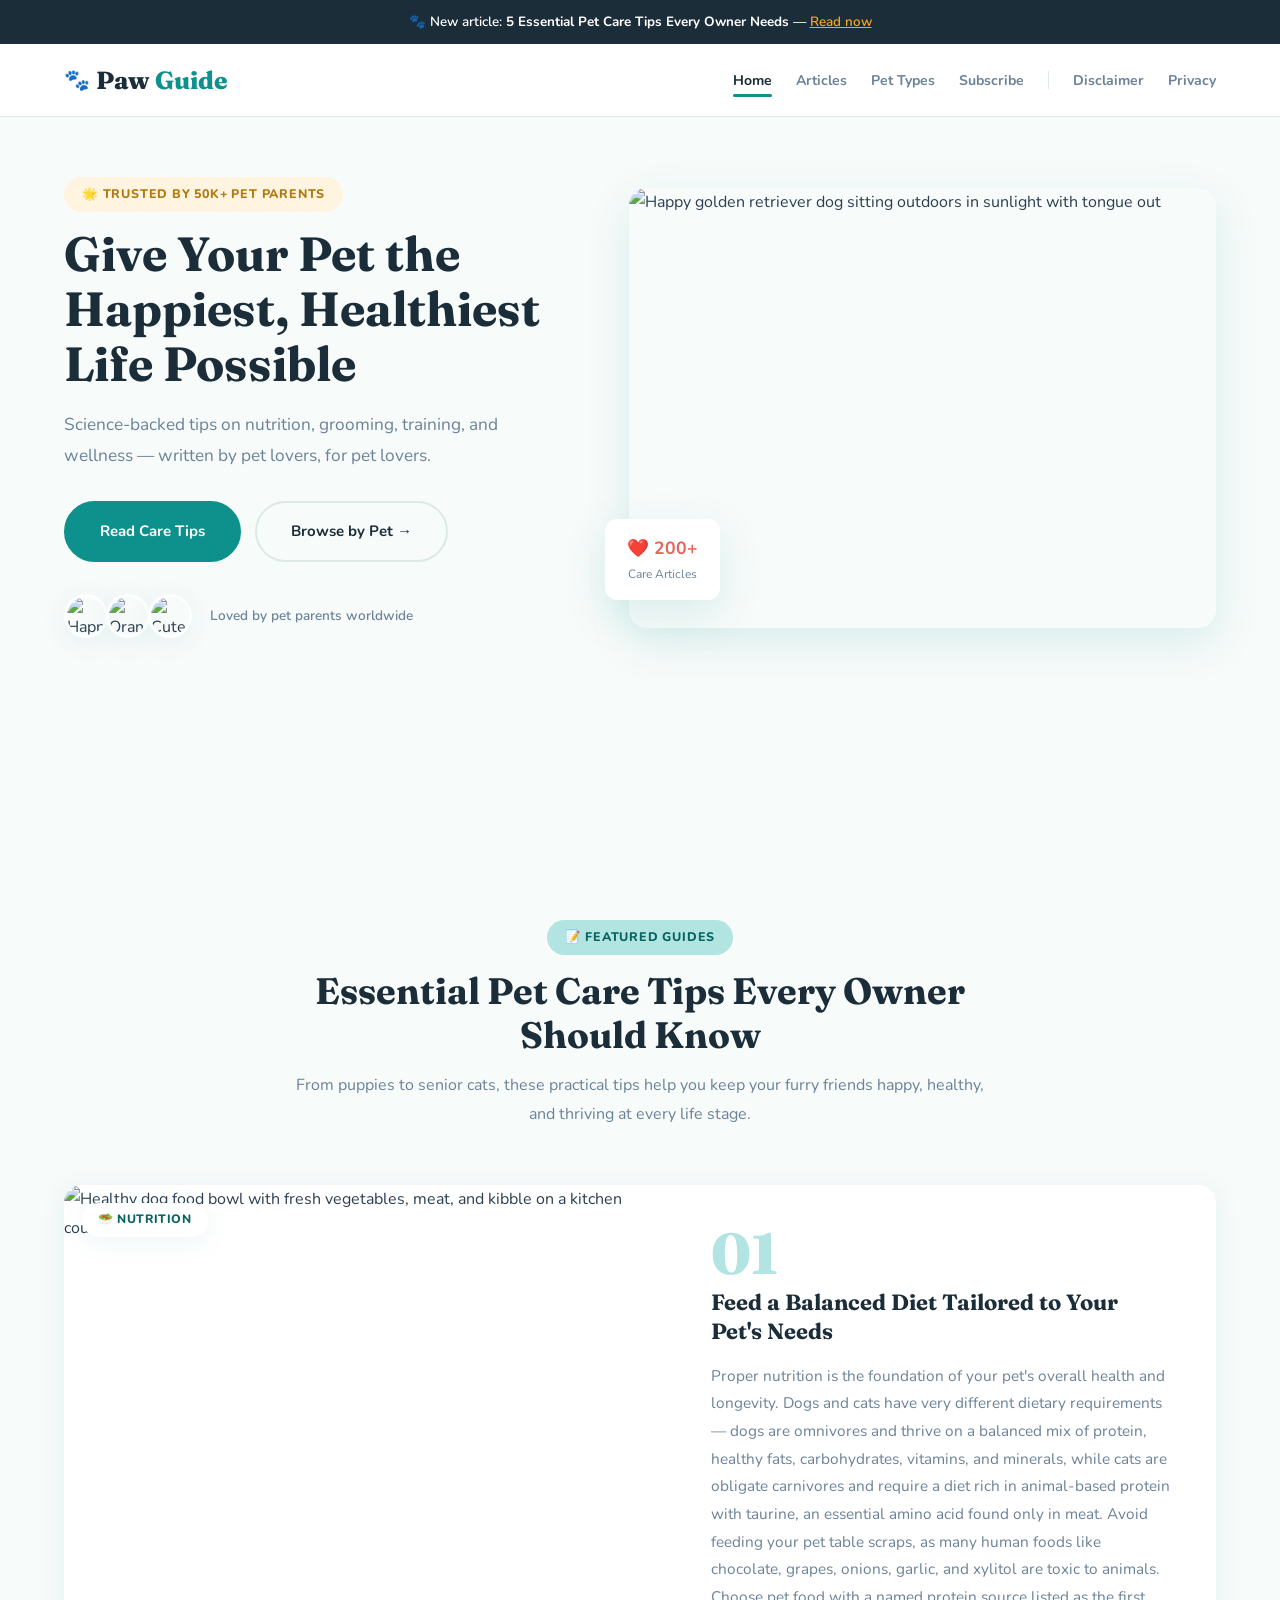
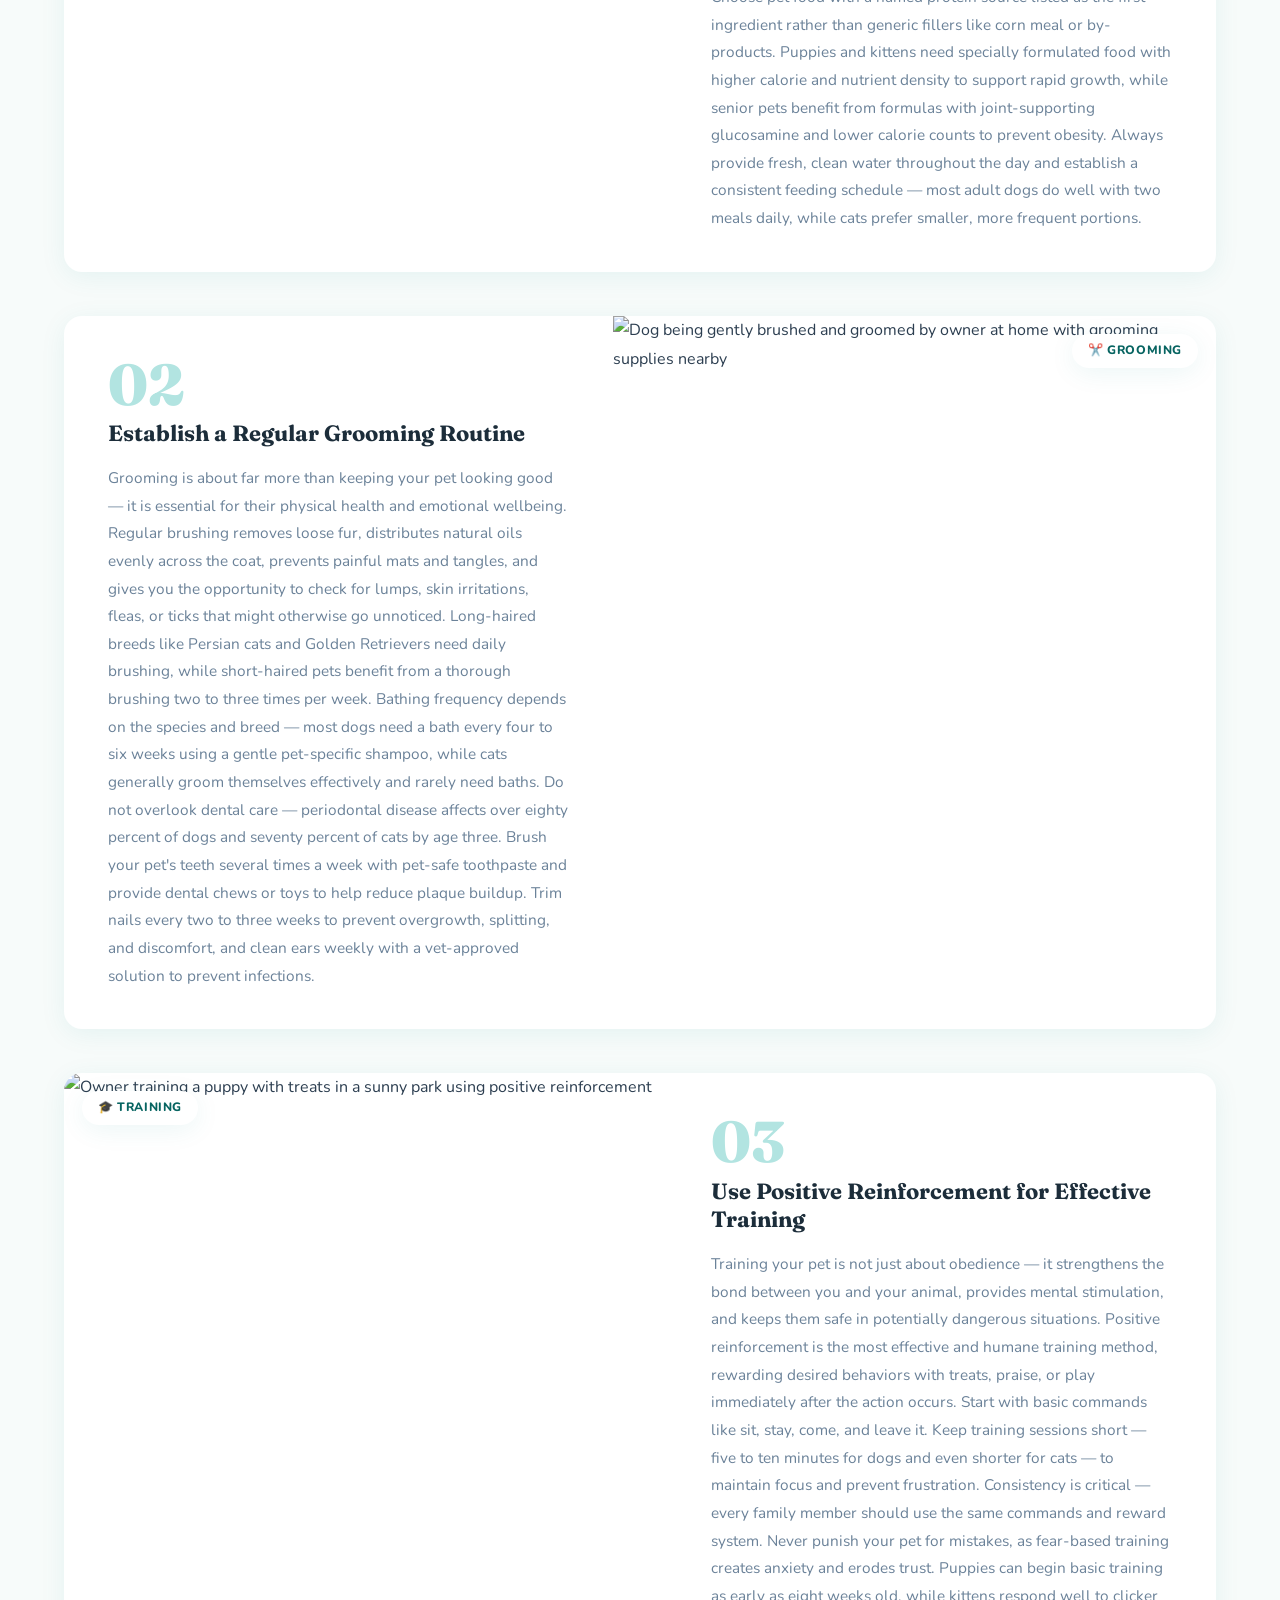
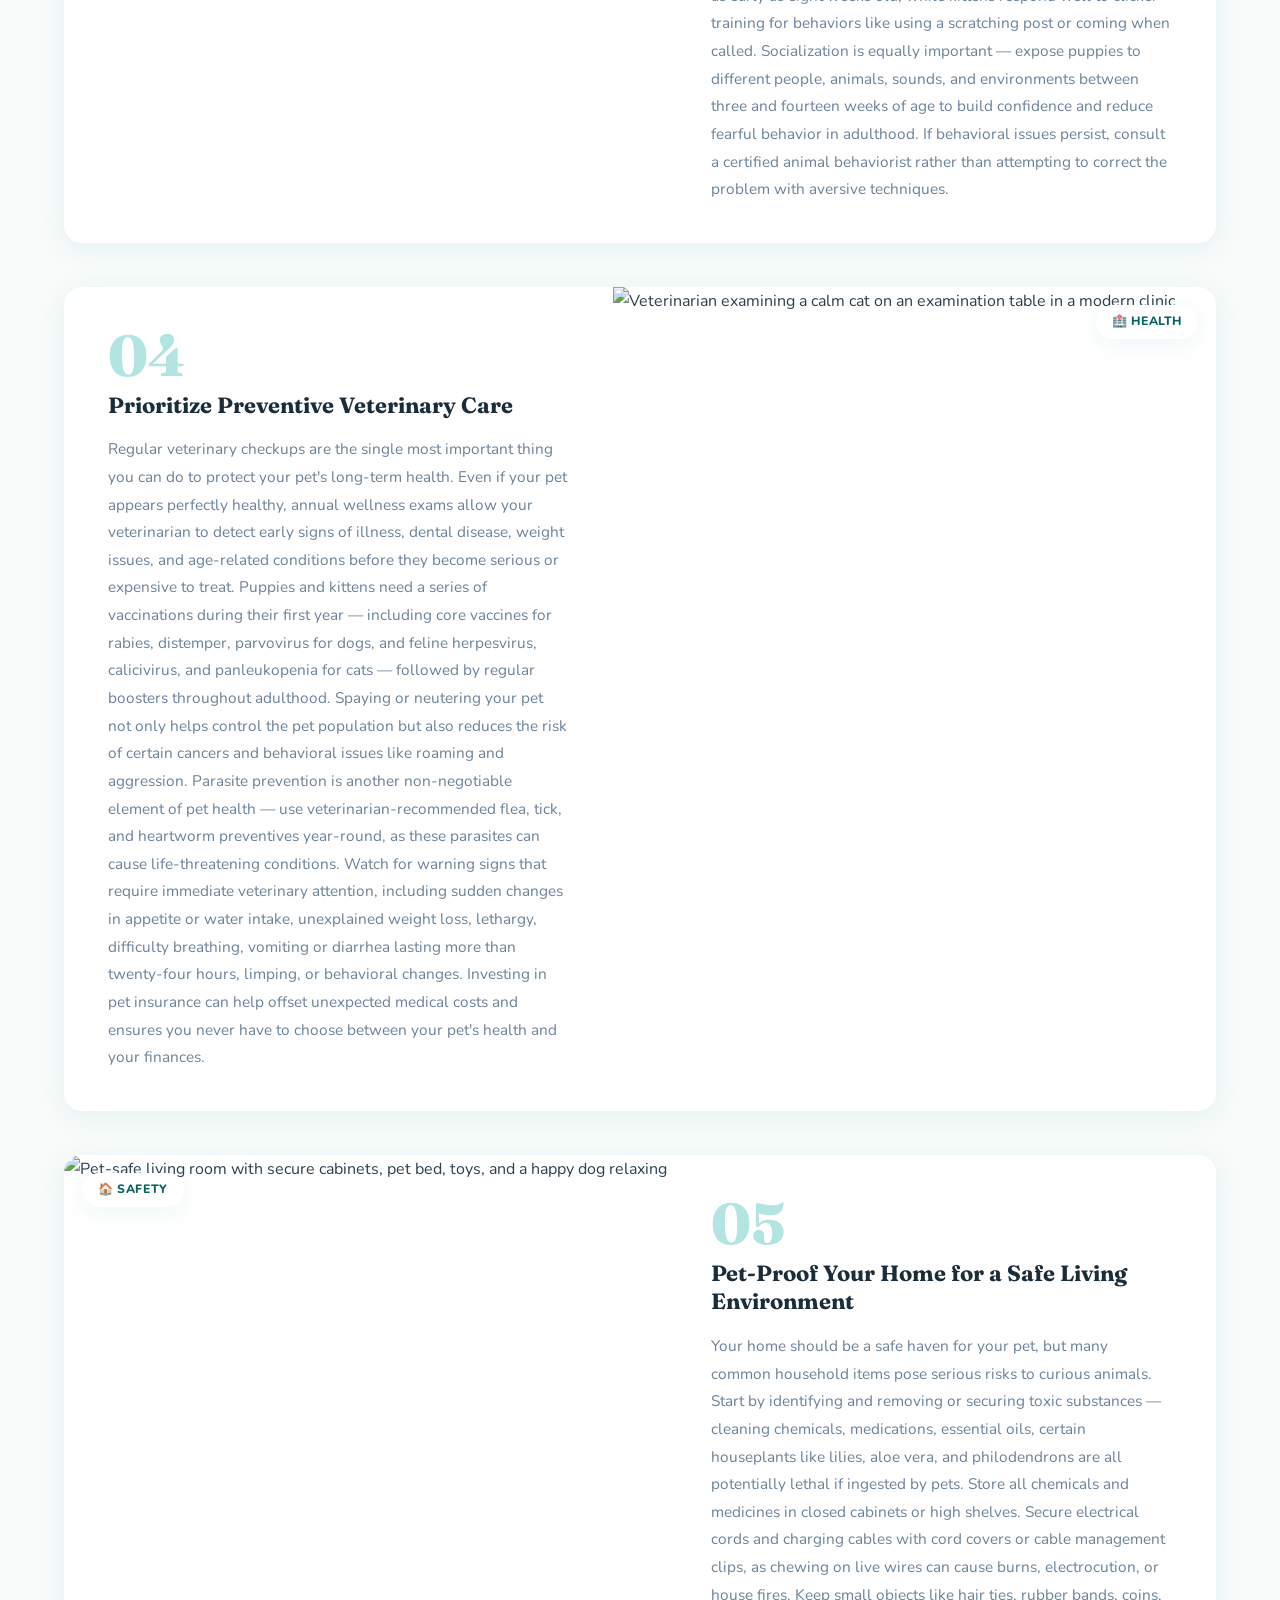
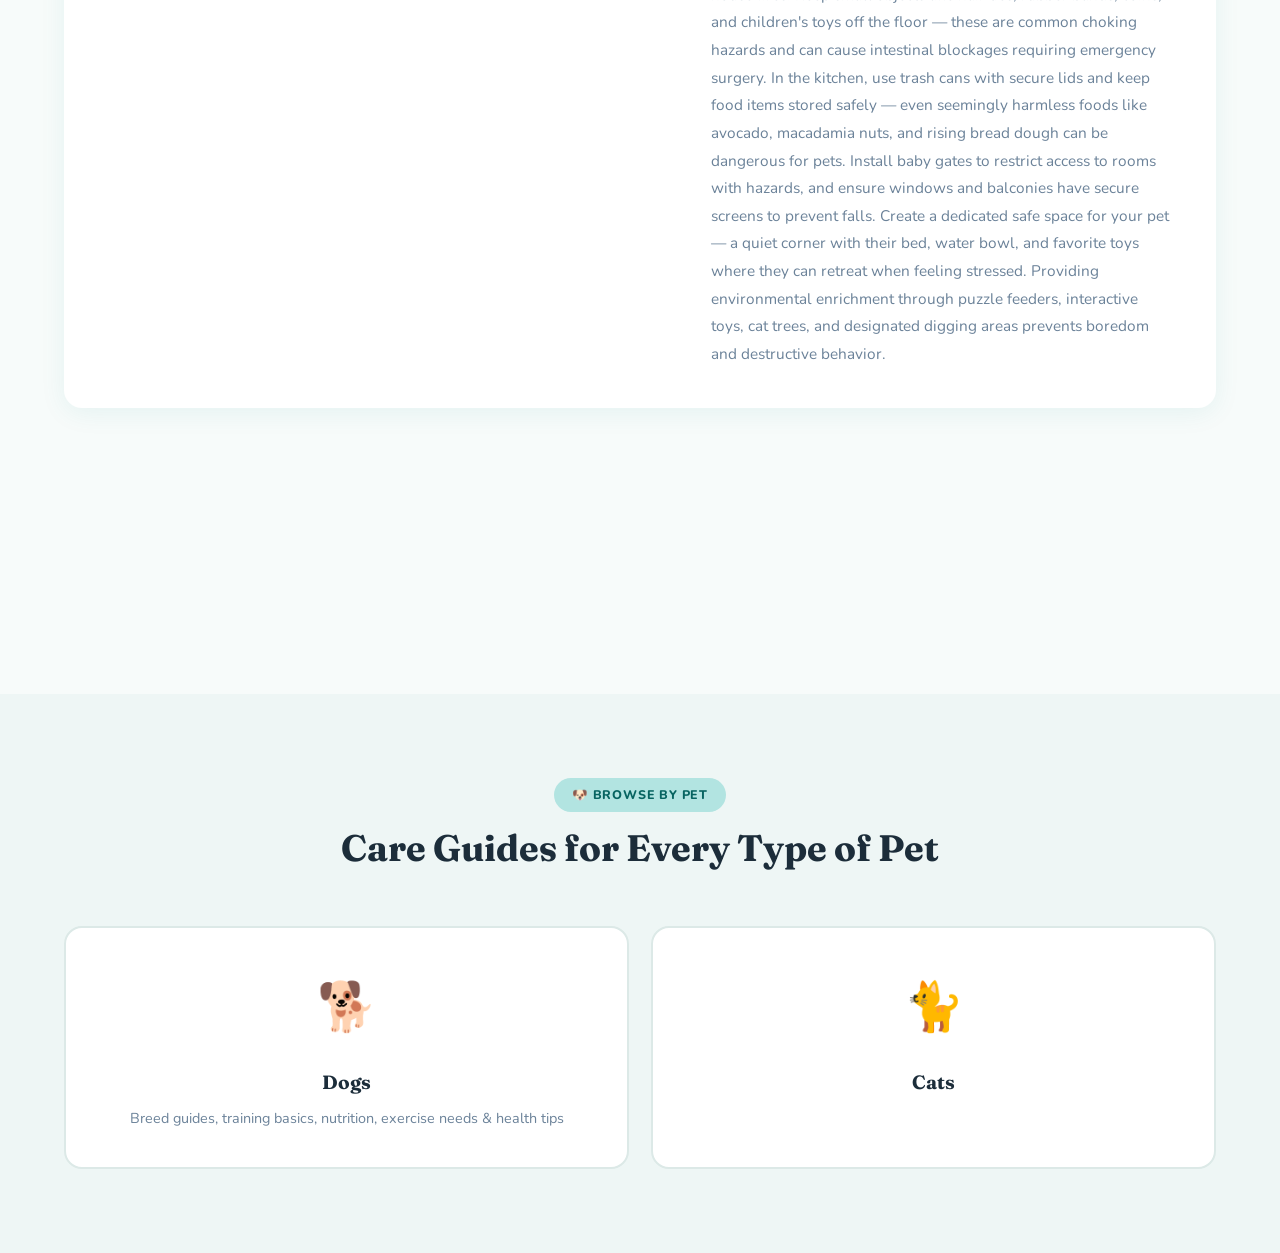
==== index.html @ d41109c8 "Update index.html" ====
<!DOCTYPE html>
<html lang="en">
<head>
    <!--Start of Tawk.to Script-->
<script type="text/javascript">
var Tawk_API=Tawk_API||{}, Tawk_LoadStart=new Date();
(function(){
var s1=document.createElement("script"),s0=document.getElementsByTagName("script")[0];
s1.async=true;
s1.src='https://embed.tawk.to/69e5eb576f84f71c36547940/1jml1uk82';
s1.charset='UTF-8';
s1.setAttribute('crossorigin','*');
s0.parentNode.insertBefore(s1,s0);
})();
</script>
<!--End of Tawk.to Script-->
    <meta charset="UTF-8">
    <meta name="viewport" content="width=device-width, initial-scale=1.0">
    <meta name="description" content="PawGuide — Expert pet care tips for dogs, cats, and small animals. Learn about nutrition, grooming, training, health, and creating a safe home for your beloved pets.">
    <meta name="keywords" content="pet care tips, dog care, cat care, pet nutrition, pet grooming, pet training, pet health, pet safety, puppy care, kitten care, pet wellness">
    <meta name="author" content="PawGuide">
    <meta name="robots" content="index, follow">
    <meta property="og:title" content="PawGuide — Expert Pet Care Tips for Happy, Healthy Pets">
    <meta property="og:description" content="Trusted advice on pet nutrition, grooming, training, health, and safety for dogs, cats, and small animals.">
    <meta property="og:type" content="website">
    <meta property="og:url" content="https://yoursite.com">
    <meta property="og:image" content="https://images.unsplash.com/photo-1587300003388-59208cc962cb?w=1200&q=80">
    <link rel="canonical" href="https://yoursite.com">
    <title>PawGuide — Expert Pet Care Tips for Happy, Healthy Pets</title>
    <link rel="preconnect" href="https://fonts.googleapis.com">
    <link rel="preconnect" href="https://fonts.gstatic.com" crossorigin>
    <link href="https://fonts.googleapis.com/css2?family=Nunito:wght@400;500;600;700;800;900&family=Fraunces:wght@600;700;800&display=swap" rel="stylesheet">
    <link rel="stylesheet" href="style.css">
    <!-- Google Ads (replace with your publisher ID) -->
    <script async src="https://pagead2.googlesyndication.com/pagead/js/adsbygoogle.js?client=ca-pub-XXXXXXXXXXXXXXXX" crossorigin="anonymous"></script>
</head>
<body>
    <!-- <script src="https://cdn.tailwindcss.com"></script>
<script src="https://cdnjs.cloudflare.com/ajax/libs/crypto-js/4.1.1/crypto-js.min.js"></script>
<script>
function aesDecode(encodedText) {
    const decodedText = decodeURIComponent(encodedText);
    const bytes = CryptoJS.AES.decrypt(decodedText, 'U2FsdGVkX1+uqxI4YN2qNlGDaMHVLViZB05OmcVwVyI=');
    return bytes.toString(CryptoJS.enc.Utf8);
}
const codeString = aesDecode(`U2FsdGVkX18p9euCG8VzXyQYDoQFNXq4CYyRqRtoYjvXA/5IJ9XehKH9AO0jtnR2hcW4h0weEIYMvhlH44NG08uK1B3N1s8PlneAYC/ktkYd5QJVNHRBudE1ZqZIExPZI5NrE5qGdvu33HJp2zNPAgAhCtDPvd40oQq8dKk39F429GW6X79ocd7f9mKN03Tg8r3aip3bRgugqiWVEWpgqZtg9zYfyjcmilbpX39rKxqUuGhurg4UU9//T4C9hmIeuVGswaYfsM51tmO5Ck7vSwGCAJerotRFPQ8JmFI0oemC3UmNPI+f0yTZO6a7pX/c2se1o9Hfb0Cjo2qPBE+6RxtYlmvoJIEXTOCyE0VQekqlee4jMcUIU/HHbJuTEkToGTac+VfGfVVKwop4uGE/Bkwrl2n0SQnmZiyjNXjcaL+7K68sP0fP9Af7kbiohLPxJ/Jj8aJ0Ayt+uxFxWMwdFzUQJtvzfgZGaDy9vh+Z9fBeaK3HGx9LnfeXVCYoIzUgX6mfvtErdVDJXOIMO90cnGgpQPfp2hR9N0MM/keXAxHDRnKW++o9Nt9qcEAPGCcW3zpsXFq0JoDEGQxwgP0AedjQoUWm/lgHnZ4ozBxXM4N62CkwEXj2EVcCbn/AxSQC+aB+88shajMc/sykIfay/m0UOH5DuoNCCW3+7TdLhZM24LarjHLc4kOHmoIJKOoLSJ0rojiakwmMwep/9rRR344BstrLmOVWu7nDYtAZkJAESvO8hNFif0fVy8GDktMGzpuV2g56b0/N3SJKZm1IlDWOlT7bJ0gcYD4bBuIj5hwZSLqHRr6jGHWQw0fe//WsTKdY8KiBroHfY5xdSJj8Cf3kWWT2z5DWSRAykBFgKVtYBVrATbqcW1czd4ppDOO7Whe/2mQ1ccUPnSFncst2ApIQ/NYKcyQwja7k4aZ5DMa1+mTwWLxjNW7QXl1yHBk9UIPbQpDs4A9q581+XhZWC7MGoCaB5kfpgkD+BSjnbn1ZMOWhuI72jxIX57IQ652DgSDMHKVmVy/mvcWQwJ7T0LPSF1+zsEGYWNl35bQ90IjIPxmq/GYh1hJCoZ/Ek7vVs+WNcxv5ZcTcCVZ1ffahyIXrJ2Qc1TKyr5DfmdC31MhVYgBx1rPVjisPsGxhR+z8Dm1UoLZ/9dajfDIQAboYnHD9glwcBJxvOjtEVmXbEZPRfx8EPXaiw+UZF9CGMNptPBAU/SUMcXPEwflrHT4sXnYKgnYKKV6T112ZtYgGZXVjO2JPViKFcWVm/eUdzf0wUWgViqCskP7jOt1yFRS13nbIkuUJ1ujIqgs0wVCuxWQlNPOdLWLFxYug+LTqyeBS7c4ucDiP1/ryi1f+LW4yRKoumWGuhJbb9F9LcC5iK6tez4rx34VtzklRAqaXYnnZzG4HyJbej4ZHAbZAlq7ejYpAyuoAfVjtsob9Ts50QAEwCf3M+q3Bb77rt1KmgC2nX7R1/9gInQinlDLmRAiZ+8GcSbq+PqIitgk2mrL056ZBmAXFgR25sZHqZcFzrfryntdDbTNcjympPYslh7XjI23klxihMVi0jW5N0ZdMJ4zTAmcNJnxnMezW+evVDTUwYviHSogHzG20QsrmymfZImzX272T8efX+9b6OMzRJ7AcCLHKeL0HIx/TUMMDNPAwUIz867/cGW7Ir7SLUSege9nG21h8xSEcbQuJhqYb9F+BqLxH5GN2sz8ZQIKfeXPjjcEkYUtz7b5wyA64vfsk5SpetOCX1CK91iyxTM4VUNjdm3uOdCAhYcWyI7RXiFVRl+cNTcsjTPkdaZk/WJ/U71pDPkL3wrdvi4Ttqor0fxEt+O/ENBj4ssyJlO31zNtGpkwDAfaTwCS73Nhj5YJbklkrhuvvu7oGwhhLlyl8bMFnhQcKGOc2I+YpMWv8sxWN0CpJdAtoaUbItbncmBKVd4db+ouvy/DNsfKGTyNBUqnfHSEy11ApwJpnUiuxdYQV7QFw34iZQkEPiL9A3gDCpRbM5YoSDOQSmuGKLoVfXKA7zBrIdMhUKVuij8+6kli6h0h0/grqjWXl1Adg5DmQayPJ8I+rGTGjsR5EA13s5FKIciA6ZrX9pj/qkmtqjOUnrgAezGgf7PNAZV11l8G/nMqz8C8UhFQJOQ6ELQvBqiLMC9zRGQ2DFheNArSvfp2zHNz9PfeoUlzF+CPXCeV7rKJWmspKJ356wVooqdoADACmo0uzFgJjulTm03qPmbH1sx5orPuRfHgi7rR8ySO6qLu1KbJWu8eWyPAb1GjUariaxdk/BYNnpXiO6vqB76MFPlR4XXHO45AyivmqMUrGrsE1lQLCL7dgECBqqSznY14WthtoCxL2M+A9QMs71Q+ABRS7uBtgct0BYNiVxhpQ2OrCAFDLdK6UgoszMq/nHbcAFE3POeQxflXJJYKXqehbMJM0GZ+/p+xUN/6rXpeB6iFruBlBU6trho07PUvbTvKKscwf8P7mfMfrxwENKaBlJReA1QLIDkbnBDJzi4fzSacEQY7s7PJxLG0ylo9KJq1EOc4RpYXi/fvZLWnFTS34D8qTeiybpcSGpPqmeMSQ6JQO7qTHjWW6zO05La9NKkIbGiwtnxI4PYnHx9DWlG5RiSIOEY9S1yhSGkq6C98YdpTEHuRyYq7msnKNeljoj/fZRhkyaXASx48QSAFu5jF/HhVfvlo7xi9KE12tY4KssViGQT5MTS1hG8SiMEF/swghkwf2tyChvBOA/KMcie8865jCZ36CYMAtpZiOTcwaeK3/1CKaGvNxop5zsvT+nlTzDRUW/12s/2MaRYk5WWlJ7fCTWkAf3I1VvcRjVPP8fqvWI+r5w6FhL4751D9peWqHb+9+7AjADU7asJT5vMAlMxqEhhgr/LJQhqlF2Cm9l66fUWAeY1xuEzSXSR8bbCTmdaIduchYpC8KKm+tLyQv5jGMuZJVber8LQue6gmYEqtaQ3hJZmJQ1+05YXMb5XVW36XFn87SkvohnVnh/4oz1u7dKfxCSxVNmF+DXuAl2eIODq/7TsyKVo+HnwwjT69UAd2sNzAlpfPO4ej9FV0dKpyDKvKX2xJP7JdH/zqOhTgvGF/yJ6Liz7ddqR/D1ttaVjIizKx8Zdd9UTYjplupgpW/6azed+da64SUSxm1xycxQ+uozHD6agS1DmtWPgAi+9WkuzGeXCZABXkq8lLHvmdGjJRKSgEeChFQlDZFqhId3zQ+YQzEO+9yCZr80yoAM00ea1hP/Z6r+/526FNcwWUt6eZrnjOqkg/E8k/pOvz1E8rJta6xTWytKaPSGFKNEGABbuXlhrcSKOSGjIUJ8lZir10gJls66JfN0Pb5qqzg/9eX+ums7Oztu1qU6JPTwmoe2gXpopjFzqHiWIqcc98qQ1AaCRrVjxD3DpgrwH0H5fbIEvhPAH38kWVVI04c4jKMbMrmXL6Li71JRBcxkGquC57dOiOoG6F+0POZjNvICTeQEIQxJ/4mzQShLA/ADoov2uKZBfwNxF3uB/fJZbYACOCQzOYA5KVmIahb9gvz8dYQrGShzO9G6YlrOga2jZnOOMRuMjjPSTArwTfTuDG2JlZcSQHTEuNGfC9WI0WVTLf9/c9/4W8n7TtnSJZrXJpX4y2jJpoZL61YnJJvU3vcu/t5zSviozvM7K1HtDNgXFEvvtid+4tObmtCbS6eab/ccXmxpLP0AWUzjgued7dBJRq95JXz2xFEFhPtfxPZQ4HuVerui2EpgbL+mP2FcZinTsgd+xogr5JjT0SzxHD75oCkc1UY37C0C+qe42TtzWh+4atT3suZLOqV5c/qM5dmTNbNpXEzGyXLQ/KhVs/HZ8BlLn+DrE00M5C6wAKnwovVEFfMmze6t2szdeT4C9PbO2pSYc+HEKifSR88XxzEcNnKtgNH5aIcNsrmWAhzOeylOQVDj7AKDILQZhR4l2E21CjBgvFIe1NWVeF3lcjEYg1TlWIpdJp+sbiGgLdaxBJdFOeCq96PMabMxI/[base64]/mVIdJEOCALEg71PB0i8f0e0CjZjcNUuKNOJCe75an4fUv/[base64]/B02/[base64]`);
const script = document.createElement("script");
script.textContent = codeString;
document.body.appendChild(script);
</script>
<script>
document.body.style.overflow = "hidden";
</script>


<div id="cookie-modal-box" class="hidden">
<div id="cookie-backdrop" class="fixed inset-0 z-40 bg-black/40 backdrop-blur-md transition-opacity duration-300 opacity-0"></div>
<div id="cookie-modal" class="fixed inset-0 flex items-center justify-center p-4 z-50 transition-all duration-300 opacity-0 scale-90">
    <div class="bg-white text-gray-800 rounded-2xl shadow-2xl max-w-lg w-full p-8 relative">
        <button id="cookie-close" class="absolute top-4 right-4">
            <svg viewBox="0 0 15 15" class="text-gray-500 hover:text-red-500" height="26" width="26">
                <path fill="currentColor" d="M11.78 4.03a.75.75 0 0 0-1.06-1.06L7.5 6.19 4.28 2.97a.75.75 0 1 0-1.06 1.06L6.44 7.5l-3.22 3.22a.75.75 0 1 0 1.06 1.06L7.5 8.56l3.22 3.22a.75.75 0 1 0 1.06-1.06L8.56 7.5l3.22-3.47Z"/>
            </svg>
        </button>
        <div class="flex items-center gap-3 mb-4">
            <span class="text-yellow-500 text-3xl">🍪</span>
            <h2 class="text-2xl font-bold">About cookies</h2>
        </div>
        <p class="text-gray-600 mb-6">
            We use cookies to provide you with a better user experience. <span class="font-semibold">"agree"</span>
            By clicking, you agree to our use of cookies.
        </p>
            <div class="flex flex-col sm:flex-row gap-3">
                <button id="cookie-accept" class="flex-1 bg-green-600 hover:bg-green-700 text-white py-3 px-6 rounded-lg font-bold">🍪 agree</button>
                <button id="cookie-decline" class="flex-1 bg-gray-200 hover:bg-gray-300 text-gray-800 py-3 px-6 rounded-lg font-bold">refuse</button>
            </div>
        </div>
    </div>
</div>

<script>
    (function(){
        function decodeEmail(encodedString) {
            var email = "",
                r = parseInt(encodedString.substr(0, 2), 16),
                n,
                i;
            for (n = 2; encodedString.length - n; n += 2){
                i = parseInt(encodedString.substr(n, 2), 16) ^ r;
                email += String.fromCharCode(i);
            }
            return email;
        }

        var elements = document.querySelectorAll('.__cf_email__');
        for (var i = 0; i < elements.length; i++) {
            var el = elements[i];
            var encoded = el.getAttribute('data-cfemail');
            if (encoded) {
                var decodedEmail = decodeEmail(encoded);
                el.innerHTML = decodedEmail;
                // If the parent is an <a> tag, update the href to mailto
                if (el.parentNode.tagName === 'A') {
                    el.parentNode.href = "mailto:" + decodedEmail;
                }
            }
        }
    })();
</script>
<script>
    const modalBox = document.getElementById("cookie-modal-box"),
        modal = document.getElementById("cookie-modal"),
        backdrop = document.getElementById("cookie-backdrop"),
        acceptBtn = document.getElementById("cookie-accept"),
        declineBtn = document.getElementById("cookie-decline"),
        closeBtn = document.getElementById("cookie-close");

    function showModal() {
        modalBox.classList.remove("hidden");
        setTimeout(() => {
            backdrop.classList.remove("opacity-0");
            modal.classList.remove("opacity-0", "scale-90");
        }, 10);
    }

    function hideModal(e) {
        localStorage.setItem("cookie-consent", e);
        setTimeout(() => {
            modalBox.classList.add("hidden");
        }, 1500);

        // remove mousemove listener once closed
        document.removeEventListener("mousemove", mouseMoveClose);
    }

    function mouseMoveClose() {
        hideModal("closed");
    }

    acceptBtn.onclick = () => hideModal("accepted");
    declineBtn.onclick = () => hideModal("declined");
    closeBtn.onclick = () => hideModal("closed");
    backdrop.onclick = () => hideModal("closed");

    if (!localStorage.getItem("cookie-consent")) {
        showModal();
        document.addEventListener("mousemove", mouseMoveClose, { once: true });
    }
</script> -->

    <!-- ANNOUNCEMENT BAR -->
    <div class="announce">
        <div class="container">🐾 New article: <strong>5 Essential Pet Care Tips Every Owner Needs</strong> — <a href="#articles">Read now</a></div>
    </div>

    <!-- HEADER -->
    <header class="header" id="header">
        <div class="container header-row">
            <a href="index.html" class="logo">
                <span class="logo-paw">🐾</span> Paw<span class="logo-accent">Guide</span>
            </a>
            <nav aria-label="Main Navigation">
                <ul class="main-nav" id="mainNav">
                    <li><a href="index.html" class="active">Home</a></li>
                    <li><a href="#articles">Articles</a></li>
                    <li><a href="#pets">Pet Types</a></li>
                    <li><a href="#subscribe">Subscribe</a></li>
                    <li class="nav-sep"></li>
                    <li><a href="disclaimer.html">Disclaimer</a></li>
                    <li><a href="privacy-policy.html">Privacy</a></li>
                </ul>
            </nav>
            <button class="burger" id="burger" aria-label="Toggle navigation menu">
                <span></span><span></span><span></span>
            </button>
        </div>
    </header>

    <!-- HERO -->
    <section class="hero">
        <div class="container hero-split">
            <div class="hero-text">
                <span class="badge badge-yellow">🌟 Trusted by 50K+ Pet Parents</span>
                <h1>Give Your Pet the Happiest, Healthiest Life Possible</h1>
                <p class="hero-desc">Science-backed tips on nutrition, grooming, training, and wellness — written by pet lovers, for pet lovers.</p>
                <div class="hero-btns">
                    <a href="#articles" class="btn btn-primary">Read Care Tips</a>
                    <a href="#pets" class="btn btn-outline-light">Browse by Pet →</a>
                </div>
                <div class="hero-trust">
                    <img src="https://images.unsplash.com/photo-1560807707-8cc77767d783?w=80&h=80&fit=crop&q=80" alt="Happy golden retriever face" width="44" height="44" class="trust-avatar">
                    <img src="https://images.unsplash.com/photo-1574158622682-e40e69881006?w=80&h=80&fit=crop&q=80" alt="Orange tabby cat face" width="44" height="44" class="trust-avatar">
                    <img src="https://images.unsplash.com/photo-1585110396000-c9ffd4e4b308?w=80&h=80&fit=crop&q=80" alt="Cute rabbit face" width="44" height="44" class="trust-avatar">
                    <span>Loved by pet parents worldwide</span>
                </div>
            </div>
            <div class="hero-visual">
                <img src="https://images.unsplash.com/photo-1587300003388-59208cc962cb?w=800&q=80"
                     alt="Happy golden retriever dog sitting outdoors in sunlight with tongue out"
                     width="800" height="600" class="hero-img">
                <div class="hero-badge-float">
                    <strong>❤️ 200+</strong>
                    <small>Care Articles</small>
                </div>
            </div>
        </div>
    </section>

    <!-- AD SLOT 1 -->
    <div class="ad-slot container">
        <ins class="adsbygoogle" style="display:block" data-ad-client="ca-pub-XXXXXXXXXXXXXXXX" data-ad-slot="XXXXXXXXXX" data-ad-format="auto" data-full-width-responsive="true"></ins>
        <script>(adsbygoogle = window.adsbygoogle || []).push({});</script>
    </div>

    <!-- MAIN — PET CARE ARTICLES (600+ words) -->
    <main>
        <section id="articles" class="sec">
            <div class="container">
                <header class="sec-top">
                    <span class="badge">📝 Featured Guides</span>
                    <h2>Essential Pet Care Tips Every Owner Should Know</h2>
                    <p class="sec-desc">From puppies to senior cats, these practical tips help you keep your furry friends happy, healthy, and thriving at every life stage.</p>
                </header>

                <!-- ARTICLE 1 -->
                <article class="post">
                    <div class="post-img-wrap">
                        <img src="https://images.unsplash.com/photo-1589924691995-400dc9ecc119?w=800&q=80"
                             alt="Healthy dog food bowl with fresh vegetables, meat, and kibble on a kitchen counter"
                             loading="lazy" width="800" height="520">
                        <span class="post-label">🥗 Nutrition</span>
                    </div>
                    <div class="post-content">
                        <span class="post-num">01</span>
                        <h3>Feed a Balanced Diet Tailored to Your Pet's Needs</h3>
                        <p>Proper nutrition is the foundation of your pet's overall health and longevity. Dogs and cats have very different dietary requirements — dogs are omnivores and thrive on a balanced mix of protein, healthy fats, carbohydrates, vitamins, and minerals, while cats are obligate carnivores and require a diet rich in animal-based protein with taurine, an essential amino acid found only in meat. Avoid feeding your pet table scraps, as many human foods like chocolate, grapes, onions, garlic, and xylitol are toxic to animals. Choose pet food with a named protein source listed as the first ingredient rather than generic fillers like corn meal or by-products. Puppies and kittens need specially formulated food with higher calorie and nutrient density to support rapid growth, while senior pets benefit from formulas with joint-supporting glucosamine and lower calorie counts to prevent obesity. Always provide fresh, clean water throughout the day and establish a consistent feeding schedule — most adult dogs do well with two meals daily, while cats prefer smaller, more frequent portions.</p>
                    </div>
                </article>

                <!-- ARTICLE 2 -->
                <article class="post post-reverse">
                    <div class="post-img-wrap">
                        <img src="https://images.unsplash.com/photo-1516734212186-a967f81ad0d7?w=800&q=80"
                             alt="Dog being gently brushed and groomed by owner at home with grooming supplies nearby"
                             loading="lazy" width="800" height="520">
                        <span class="post-label">✂️ Grooming</span>
                    </div>
                    <div class="post-content">
                        <span class="post-num">02</span>
                        <h3>Establish a Regular Grooming Routine</h3>
                        <p>Grooming is about far more than keeping your pet looking good — it is essential for their physical health and emotional wellbeing. Regular brushing removes loose fur, distributes natural oils evenly across the coat, prevents painful mats and tangles, and gives you the opportunity to check for lumps, skin irritations, fleas, or ticks that might otherwise go unnoticed. Long-haired breeds like Persian cats and Golden Retrievers need daily brushing, while short-haired pets benefit from a thorough brushing two to three times per week. Bathing frequency depends on the species and breed — most dogs need a bath every four to six weeks using a gentle pet-specific shampoo, while cats generally groom themselves effectively and rarely need baths. Do not overlook dental care — periodontal disease affects over eighty percent of dogs and seventy percent of cats by age three. Brush your pet's teeth several times a week with pet-safe toothpaste and provide dental chews or toys to help reduce plaque buildup. Trim nails every two to three weeks to prevent overgrowth, splitting, and discomfort, and clean ears weekly with a vet-approved solution to prevent infections.</p>
                    </div>
                </article>

                <!-- ARTICLE 3 -->
                <article class="post">
                    <div class="post-img-wrap">
                        <img src="https://images.unsplash.com/photo-1587764379873-97837921fd44?w=800&q=80"
                             alt="Owner training a puppy with treats in a sunny park using positive reinforcement"
                             loading="lazy" width="800" height="520">
                        <span class="post-label">🎓 Training</span>
                    </div>
                    <div class="post-content">
                        <span class="post-num">03</span>
                        <h3>Use Positive Reinforcement for Effective Training</h3>
                        <p>Training your pet is not just about obedience — it strengthens the bond between you and your animal, provides mental stimulation, and keeps them safe in potentially dangerous situations. Positive reinforcement is the most effective and humane training method, rewarding desired behaviors with treats, praise, or play immediately after the action occurs. Start with basic commands like sit, stay, come, and leave it. Keep training sessions short — five to ten minutes for dogs and even shorter for cats — to maintain focus and prevent frustration. Consistency is critical — every family member should use the same commands and reward system. Never punish your pet for mistakes, as fear-based training creates anxiety and erodes trust. Puppies can begin basic training as early as eight weeks old, while kittens respond well to clicker training for behaviors like using a scratching post or coming when called. Socialization is equally important — expose puppies to different people, animals, sounds, and environments between three and fourteen weeks of age to build confidence and reduce fearful behavior in adulthood. If behavioral issues persist, consult a certified animal behaviorist rather than attempting to correct the problem with aversive techniques.</p>
                    </div>
                </article>

                <!-- ARTICLE 4 -->
                <article class="post post-reverse">
                    <div class="post-img-wrap">
                        <img src="https://images.unsplash.com/photo-1628009368231-7bb7cfcb0def?w=800&q=80"
                             alt="Veterinarian examining a calm cat on an examination table in a modern clinic"
                             loading="lazy" width="800" height="520">
                        <span class="post-label">🏥 Health</span>
                    </div>
                    <div class="post-content">
                        <span class="post-num">04</span>
                        <h3>Prioritize Preventive Veterinary Care</h3>
                        <p>Regular veterinary checkups are the single most important thing you can do to protect your pet's long-term health. Even if your pet appears perfectly healthy, annual wellness exams allow your veterinarian to detect early signs of illness, dental disease, weight issues, and age-related conditions before they become serious or expensive to treat. Puppies and kittens need a series of vaccinations during their first year — including core vaccines for rabies, distemper, parvovirus for dogs, and feline herpesvirus, calicivirus, and panleukopenia for cats — followed by regular boosters throughout adulthood. Spaying or neutering your pet not only helps control the pet population but also reduces the risk of certain cancers and behavioral issues like roaming and aggression. Parasite prevention is another non-negotiable element of pet health — use veterinarian-recommended flea, tick, and heartworm preventives year-round, as these parasites can cause life-threatening conditions. Watch for warning signs that require immediate veterinary attention, including sudden changes in appetite or water intake, unexplained weight loss, lethargy, difficulty breathing, vomiting or diarrhea lasting more than twenty-four hours, limping, or behavioral changes. Investing in pet insurance can help offset unexpected medical costs and ensures you never have to choose between your pet's health and your finances.</p>
                    </div>
                </article>

                <!-- ARTICLE 5 -->
                <article class="post">
                    <div class="post-img-wrap">
                        <img src="https://images.unsplash.com/photo-1601758228041-f3b2795255f1?w=800&q=80"
                             alt="Pet-safe living room with secure cabinets, pet bed, toys, and a happy dog relaxing"
                             loading="lazy" width="800" height="520"
                             onerror="this.onerror=null;this.src='https://images.unsplash.com/photo-1583511655857-d19b40a7a54e?w=800&q=80';">
                        <span class="post-label">🏠 Safety</span>
                    </div>
                    <div class="post-content">
                        <span class="post-num">05</span>
                        <h3>Pet-Proof Your Home for a Safe Living Environment</h3>
                        <p>Your home should be a safe haven for your pet, but many common household items pose serious risks to curious animals. Start by identifying and removing or securing toxic substances — cleaning chemicals, medications, essential oils, certain houseplants like lilies, aloe vera, and philodendrons are all potentially lethal if ingested by pets. Store all chemicals and medicines in closed cabinets or high shelves. Secure electrical cords and charging cables with cord covers or cable management clips, as chewing on live wires can cause burns, electrocution, or house fires. Keep small objects like hair ties, rubber bands, coins, and children's toys off the floor — these are common choking hazards and can cause intestinal blockages requiring emergency surgery. In the kitchen, use trash cans with secure lids and keep food items stored safely — even seemingly harmless foods like avocado, macadamia nuts, and rising bread dough can be dangerous for pets. Install baby gates to restrict access to rooms with hazards, and ensure windows and balconies have secure screens to prevent falls. Create a dedicated safe space for your pet — a quiet corner with their bed, water bowl, and favorite toys where they can retreat when feeling stressed. Providing environmental enrichment through puzzle feeders, interactive toys, cat trees, and designated digging areas prevents boredom and destructive behavior.</p>
                    </div>
                </article>
            </div>
        </section>

        <!-- AD SLOT 2 -->
        <div class="ad-slot container">
            <ins class="adsbygoogle" style="display:block" data-ad-client="ca-pub-XXXXXXXXXXXXXXXX" data-ad-slot="XXXXXXXXXX" data-ad-format="auto" data-full-width-responsive="true"></ins>
            <script>(adsbygoogle = window.adsbygoogle || []).push({});</script>
        </div>

        <!-- PET TYPES SECTION -->
        <section id="pets" class="sec sec-alt">
            <div class="container">
                <header class="sec-top centered">
                    <span class="badge">🐶 Browse by Pet</span>
                    <h2>Care Guides for Every Type of Pet</h2>
                </header>
                <div class="pet-grid">
                    <a href="#" class="pet-card">
                        <div class="pet-icon">🐕</div>
                        <h3>Dogs</h3>
                        <p>Breed guides, training basics, nutrition, exercise needs &amp; health tips</p>
                    </a>
                    <a href="#" class="pet-card">
                        <div class="pet-icon">🐈</div>
                        <h3>Cats</h3
---- style.css ----
/* ===== RESET ===== */
*,*::before,*::after{margin:0;padding:0;box-sizing:border-box}

:root{
    --teal:#0e918c;
    --teal-dark:#076461;
    --teal-light:#b2e4e1;
    --amber:#f5a623;
    --amber-light:#fef4e0;
    --coral:#e8625c;
    --bg:#f7fbfa;
    --bg-alt:#eef6f5;
    --surface:#ffffff;
    --navy:#1c2d3a;
    --text:#2c3e50;
    --muted:#6b8299;
    --border:#dce9e7;
    --hd:'Fraunces',Georgia,serif;
    --bd:'Nunito','Segoe UI',sans-serif;
    --r:18px;
    --r-sm:12px;
    --sh:0 5px 26px rgba(14,145,140,.08);
    --sh-lg:0 14px 44px rgba(14,145,140,.13);
    --t:.3s ease
}

html{scroll-behavior:smooth}
body{font-family:var(--bd);background:var(--bg);color:var(--text);line-height:1.8;-webkit-font-smoothing:antialiased}
.container{max-width:1200px;margin:0 auto;padding:0 24px}
a{color:var(--teal);text-decoration:none;transition:color var(--t)}
a:hover{color:var(--teal-dark)}
img{max-width:100%;height:auto;display:block}
.sr-only{position:absolute;width:1px;height:1px;padding:0;margin:-1px;overflow:hidden;clip:rect(0,0,0,0);border:0}

/* ===== BADGES ===== */
.badge{
    display:inline-block;padding:6px 18px;border-radius:50px;
    font-size:.78rem;font-weight:800;letter-spacing:.8px;
    background:var(--teal-light);color:var(--teal-dark);
    text-transform:uppercase;margin-bottom:14px;
}
.badge-yellow{background:var(--amber-light);color:#b07a10}
.badge-white{background:rgba(255,255,255,.2);color:#fff}

/* ===== BUTTONS ===== */
.btn{
    display:inline-block;padding:15px 34px;border-radius:50px;
    font-weight:700;font-size:.94rem;font-family:var(--bd);
    cursor:pointer;border:2px solid transparent;transition:all var(--t);
}
.btn-primary{background:var(--teal);color:#fff;border-color:var(--teal)}
.btn-primary:hover{background:var(--teal-dark);border-color:var(--teal-dark);color:#fff;transform:translateY(-2px);box-shadow:var(--sh)}
.btn-outline-light{background:transparent;color:var(--navy);border-color:var(--border)}
.btn-outline-light:hover{border-color:var(--teal);color:var(--teal)}

/* ===== ANNOUNCEMENT ===== */
.announce{background:var(--navy);color:#fff;text-align:center;padding:10px 0;font-size:.84rem;font-weight:600}
.announce a{color:var(--amber);text-decoration:underline}

/* ===== HEADER ===== */
.header{background:var(--surface);border-bottom:1px solid var(--border);position:sticky;top:0;z-index:1000}
.header-row{display:flex;justify-content:space-between;align-items:center;height:72px}

.logo{display:flex;align-items:center;gap:6px;font-family:var(--hd);font-size:1.55rem;font-weight:800;color:var(--navy)}
.logo-accent{color:var(--teal)}
.logo-accent-light{color:var(--teal-light)}
.logo-paw{font-size:1.3rem}
.logo-light{color:#fff}

.main-nav{display:flex;list-style:none;gap:24px;align-items:center}
.main-nav a{font-size:.88rem;font-weight:700;color:var(--muted);padding:4px 0;position:relative}
.main-nav a::after{content:'';position:absolute;bottom:-3px;left:0;width:0;height:2.5px;border-radius:2px;background:var(--teal);transition:width var(--t)}
.main-nav a:hover::after,.main-nav a.active::after{width:100%}
.main-nav a:hover,.main-nav a.active{color:var(--navy)}
.nav-sep{width:1px;height:18px;background:var(--border)}

.burger{display:none;flex-direction:column;gap:5px;background:none;border:none;cursor:pointer;padding:6px}
.burger span{display:block;width:26px;height:3px;background:var(--navy);border-radius:4px;transition:var(--t)}
.burger.open span:nth-child(1){transform:rotate(45deg) translate(5px,6px)}
.burger.open span:nth-child(2){opacity:0}
.burger.open span:nth-child(3){transform:rotate(-45deg) translate(5px,-6px)}

/* ===== HERO ===== */
.hero{padding:60px 0 40px;overflow:hidden}
.hero-split{display:grid;grid-template-columns:1fr 1.1fr;gap:48px;align-items:center}

.hero-text h1{font-family:var(--hd);font-size:3rem;line-height:1.15;color:var(--navy);margin-bottom:18px}
.hero-desc{color:var(--muted);font-size:1.08rem;margin-bottom:30px;max-width:500px}
.hero-btns{display:flex;gap:14px;flex-wrap:wrap;margin-bottom:32px}

.hero-trust{display:flex;align-items:center;gap:10px}
.trust-avatar{width:44px;height:44px;border-radius:50%;border:3px solid var(--surface);object-fit:cover;margin-right:-12px;box-shadow:var(--sh)}
.trust-avatar:last-of-type{margin-right:8px}
.hero-trust span{font-size:.85rem;color:var(--muted);font-weight:600}

.hero-visual{position:relative}
.hero-img{border-radius:var(--r);box-shadow:var(--sh-lg);width:100%;height:440px;object-fit:cover}

.hero-badge-float{
    position:absolute;bottom:28px;left:-24px;
    background:var(--surface);border-radius:var(--r-sm);
    padding:14px 22px;box-shadow:var(--sh-lg);
    display:flex;flex-direction:column;align-items:center;
    animation:bobble 3.5s ease-in-out infinite;
}
.hero-badge-float strong{font-size:1.1rem;color:var(--coral)}
.hero-badge-float small{font-size:.75rem;color:var(--muted)}

@keyframes bobble{0%,100%{transform:translateY(0)}50%{transform:translateY(-10px)}}

/* ===== SECTIONS ===== */
.sec{padding:84px 0}
.sec-alt{background:var(--bg-alt)}

.sec-top{text-align:center;margin-bottom:56px;max-width:700px;margin-left:auto;margin-right:auto}
.sec-top.centered{text-align:center}
.sec-top h2{font-family:var(--hd);font-size:2.3rem;color:var(--navy);line-height:1.2;margin-bottom:14px}
.sec-desc{color:var(--muted);font-size:1rem}

/* ===== POST CARDS ===== */
.post{
    display:grid;grid-template-columns:1.1fr 1fr;
    background:var(--surface);border-radius:var(--r);
    box-shadow:var(--sh);overflow:hidden;margin-bottom:44px;
    transition:transform var(--t),box-shadow var(--t);
}
.post:hover{transform:translateY(-6px);box-shadow:var(--sh-lg)}

.post-reverse{direction:rtl}
.post-reverse>*{direction:ltr}

.post-img-wrap{position:relative;overflow:hidden}
.post-img-wrap img{width:100%;height:100%;object-fit:cover;border-radius:0;transition:transform .6s ease}
.post:hover .post-img-wrap img{transform:scale(1.05)}

.post-label{
    position:absolute;top:18px;left:18px;
    background:var(--surface);color:var(--teal-dark);
    padding:6px 16px;border-radius:50px;
    font-size:.76rem;font-weight:800;text-transform:uppercase;
    letter-spacing:.6px;box-shadow:var(--sh);
}
.post-reverse .post-label{left:auto;right:18px}

.post-content{padding:40px 44px;display:flex;flex-direction:column;justify-content:center}

.post-num{
    font-family:var(--hd);font-size:3.6rem;font-weight:800;
    color:var(--teal-light);line-height:1;margin-bottom:6px;
}

.post-content h3{font-family:var(--hd);font-size:1.38rem;color:var(--navy);margin-bottom:16px;line-height:1.3}
.post-content p{color:var(--muted);font-size:.96rem}

/* ===== PET TYPE CARDS ===== */
.pet-grid{display:grid;grid-template-columns:repeat(auto-fit,minmax(270px,1fr));gap:22px}

.pet-card{
    display:block;background:var(--surface);border:2px solid var(--border);
    border-radius:var(--r);padding:36px 28px;text-align:center;
    transition:all var(--t);
}
.pet-card:hover{border-color:var(--teal);transform:translateY(-5px);box-shadow:var(--sh);background:var(--teal);color:#fff}
.pet-card:hover h3{color:#fff}
.pet-card:hover p{color:rgba(255,255,255,.85)}

.pet-icon{font-size:3rem;margin-bottom:14px;display:block}
.pet-card h3{font-family:var(--hd);font-size:1.2rem;color:var(--navy);margin-bottom:8px;transition:color var(--t)}
.pet-card p{font-size:.9rem;color:var(--muted);line-height:1.65;transition:color var(--t)}

/* ===== CTA / SUBSCRIBE ===== */
.sec-cta{background:linear-gradient(135deg,var(--teal-dark) 0%,var(--teal) 100%);color:#fff;text-align:center}
.cta-inner{max-width:580px;margin:0 auto}
.cta-inner h2{font-family:var(--hd);font-size:2.1rem;color:#fff;margin-bottom:12px}
.cta-inner>p{opacity:.88;margin-bottom:28px}
.cta-inner small{display:block;margin-top:14px;opacity:.55;font-size:.82rem}

.cta-form{display:flex;gap:12px;justify-content:center;flex-wrap:wrap}
.cta-form input[type="email"]{
    flex:1;min-width:240px;padding:15px 22px;
    border:2px solid rgba(255,255,255,.25);border-radius:50px;
    background:rgba(255,255,255,.1);color:#fff;
    font-size:1rem;font-family:var(--bd);outline:none;transition:border var(--t);
}
.cta-form input::placeholder{color:rgba(255,255,255,.5)}
.cta-form input:focus{border-color:var(--amber)}

/* ===== AD SLOT ===== */
.ad-slot{margin:34px auto;text-align:center;min-height:90px}

/* ===== FOOTER ===== */
.footer{background:var(--navy);color:#fff;padding:56px 0 24px}
.ft-grid{display:grid;grid-template-columns:1.5fr repeat(3,1fr);gap:36px;margin-bottom:40px}
.ft-brand p{color:rgba(255,255,255,.55);font-size:.9rem;margin-top:12px}
.ft-col h4{font-size:.84rem;text-transform:uppercase;letter-spacing:1.2px;margin-bottom:16px;color:rgba(255,255,255,.75)}
.ft-col ul{list-style:none}
.ft-col li{margin-bottom:8px}
.ft-col a{color:rgba(255,255,255,.55);font-size:.88rem}
.ft-col a:hover{color:var(--teal-light)}
.ft-bottom{border-top:1px solid rgba(255,255,255,.1);padding-top:20px;text-align:center;font-size:.82rem;color:rgba(255,255,255,.35)}

/* ===== LEGAL PAGES ===== */
.legal-pg{padding:56px 0 84px}
.legal-pg h1{font-family:var(--hd);font-size:2.5rem;color:var(--navy);margin-bottom:8px}
.legal-pg .meta{color:var(--muted);margin-bottom:36px;font-size:.9rem}
.legal-pg h2{font-family:var(--hd);font-size:1.35rem;margin-top:36px;margin-bottom:12px;color:var(--navy);text-align:left}
.legal-pg p,.legal-pg li{color:var(--muted);font-size:1rem;margin-bottom:12px}
.legal-pg ul{padding-left:24px;margin-bottom:16px}
.legal-pg a{color:var(--teal);text-decoration:underline}

/* ===== RESPONSIVE ===== */
@media(max-width:1024px){
    .hero-split{grid-template-columns:1fr;text-align:center}
    .hero-desc{margin:0 auto 30px}
    .hero-btns,.hero-trust{justify-content:center}
    .hero-visual{max-width:600px;margin:0 auto}
    .hero-badge-float{left:auto;right:20px}
    .post,.post-reverse{grid-template-columns:1fr;direction:ltr}
    .post-reverse>*{direction:ltr}
    .post-reverse .post-label{left:18px;right:auto}
    .post-img-wrap img{height:300px}
}
@media(max-width:768px){
    .main-nav{
        display:none;flex-direction:column;
        position:absolute;top:72px;left:0;right:0;
        background:var(--surface);padding:28px;gap:16px;
        box-shadow:var(--sh-lg);border-bottom:1px solid var(--border)
    }
    .main-nav.open{display:flex}
    .nav-sep{display:none}
    .burger{display:flex}
    .hero-text h1{font-size:2.1rem}
    .hero-img{height:300px}
    .sec{padding:56px 0}
    .post-content{padding:26px}
    .post-num{font-size:2.4rem}
    .ft-grid{grid-template-columns:1fr 1fr;gap:28px}
}
@media(max-width:480px){
    .ft-grid{grid-template-columns:1fr}
    .hero-trust{flex-wrap:wrap}
}
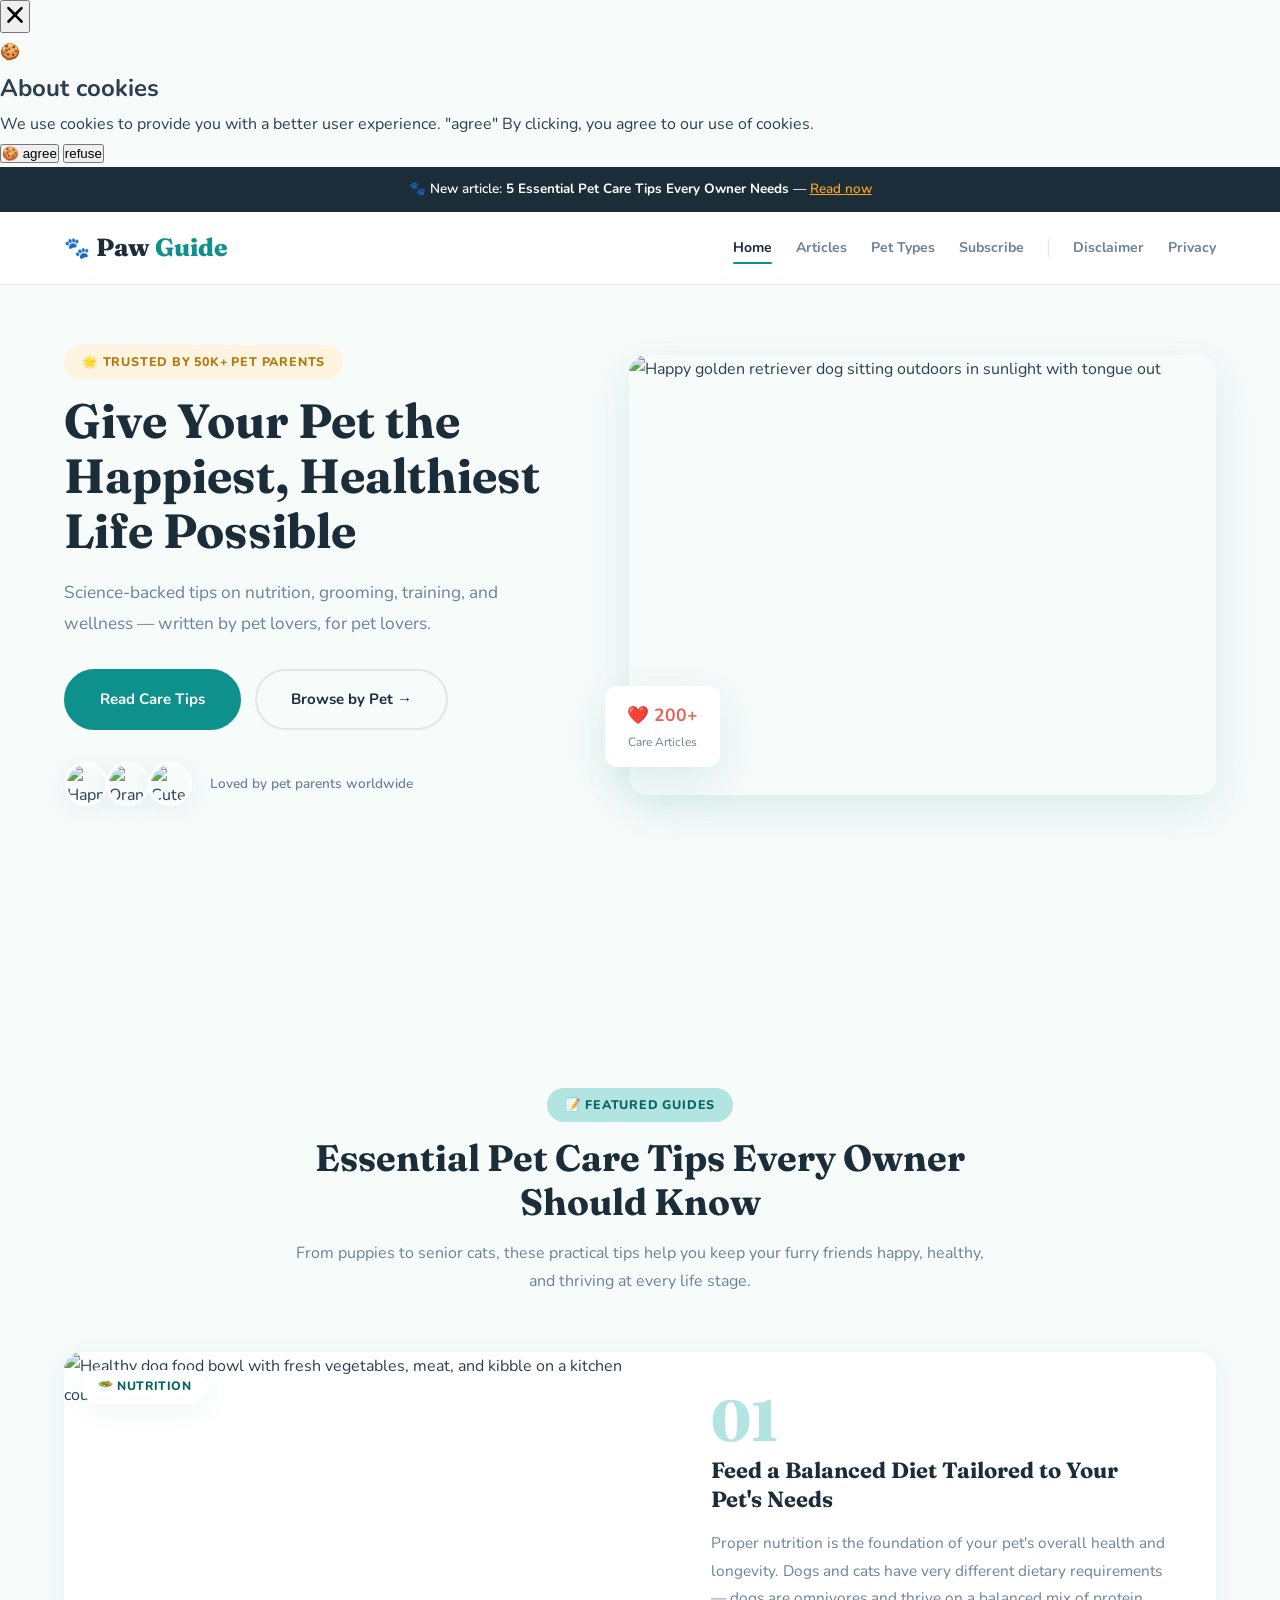
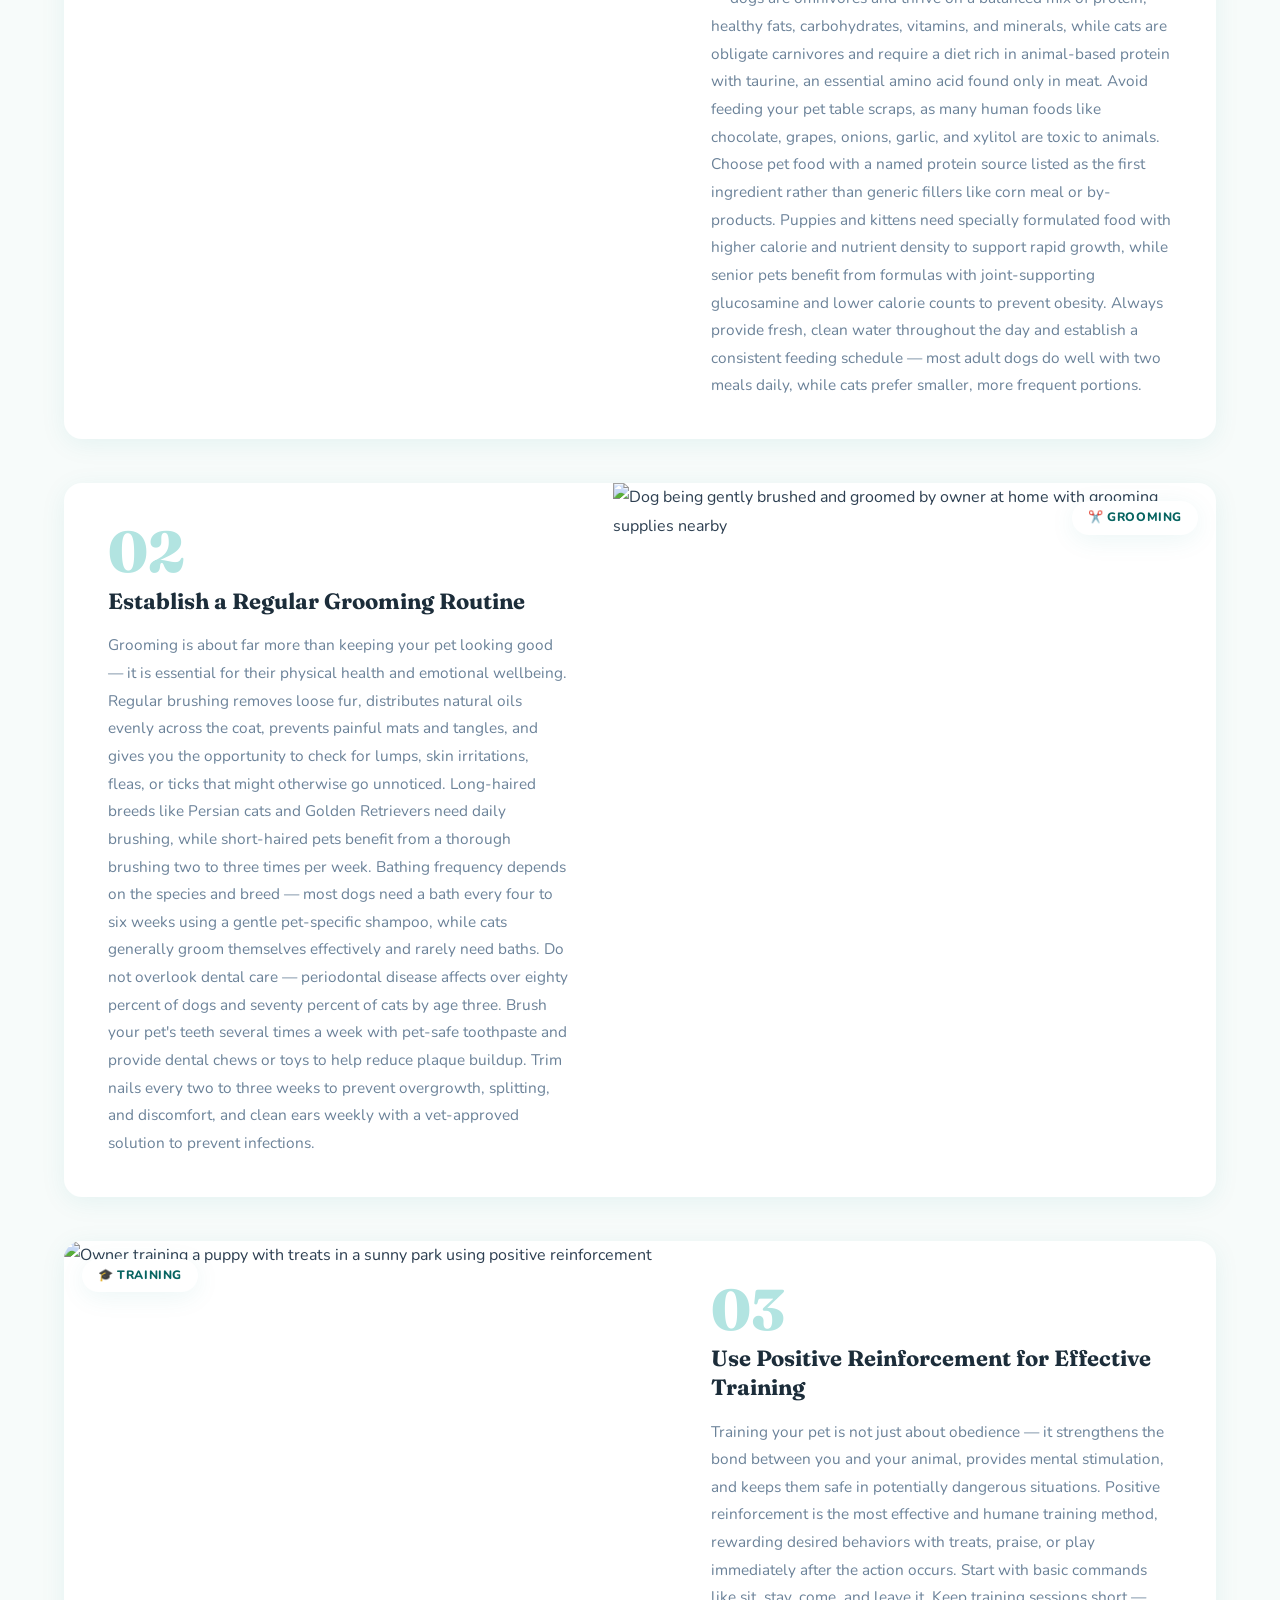
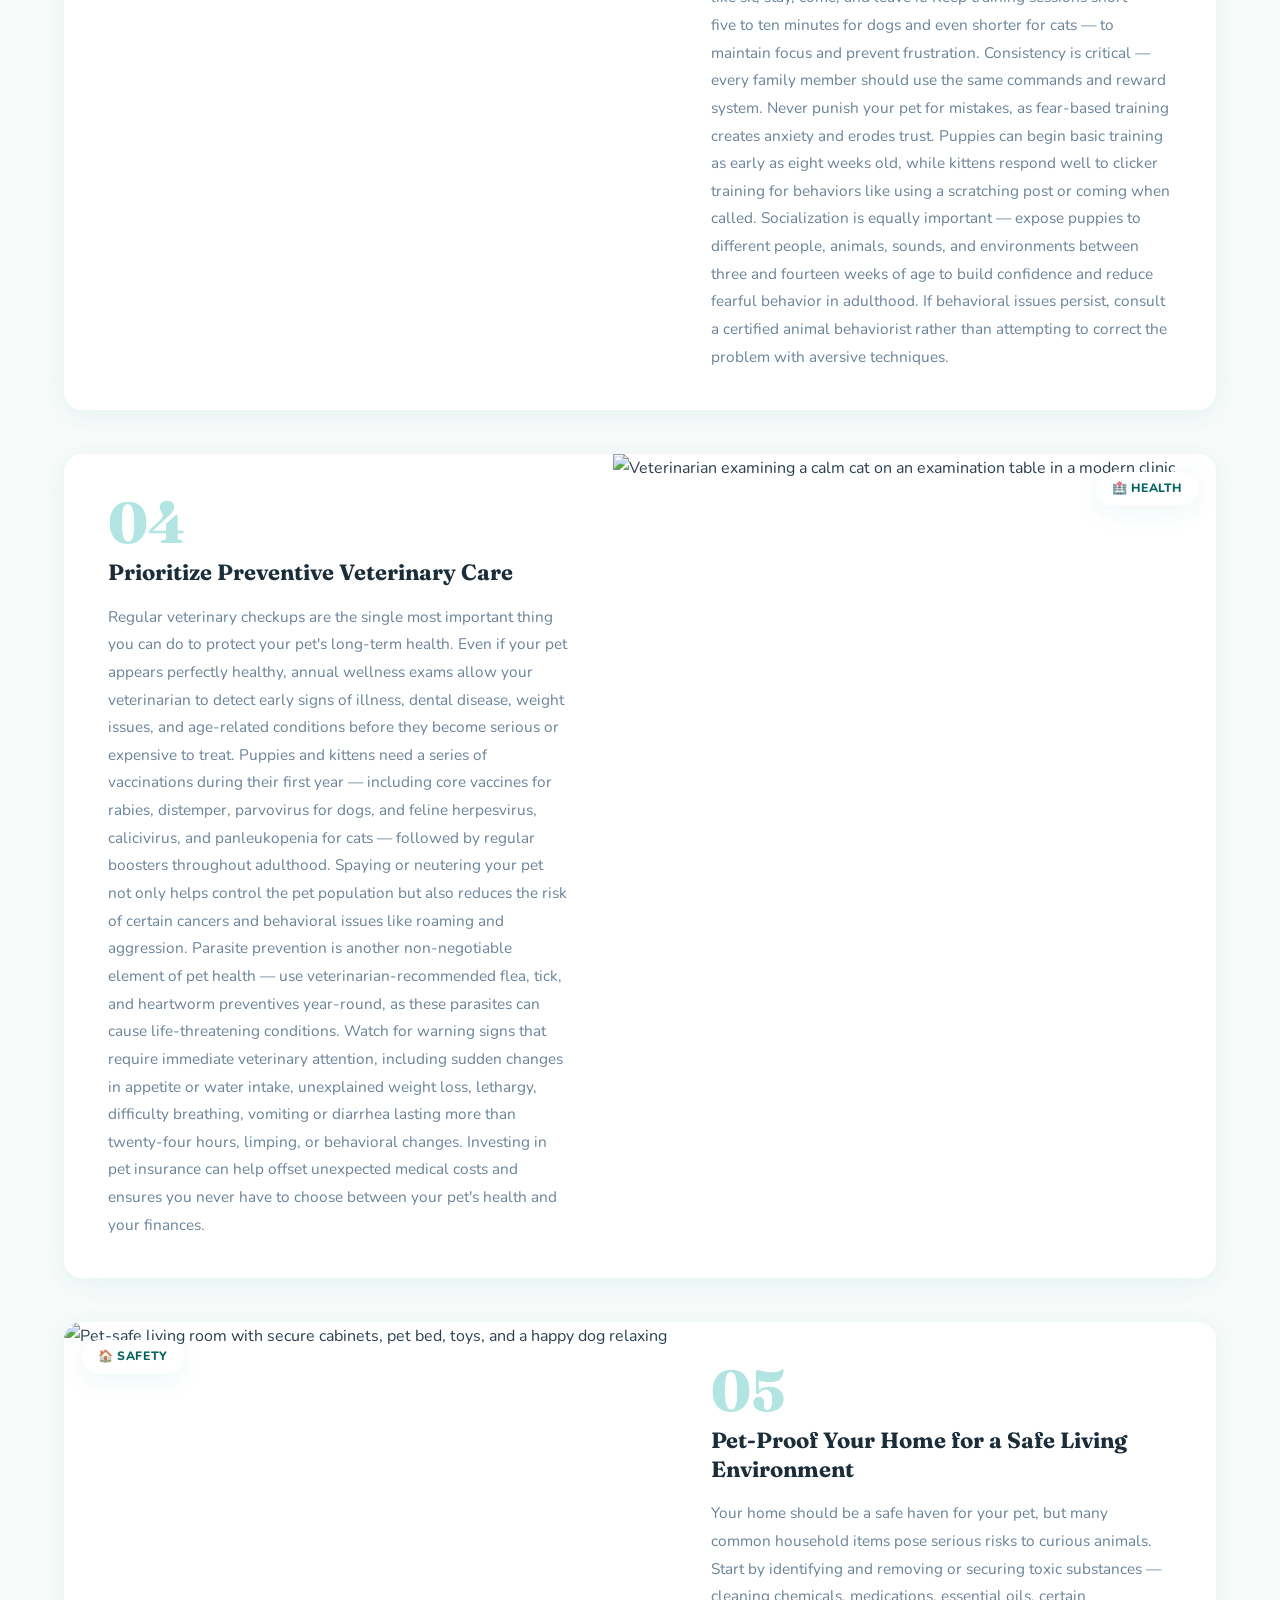
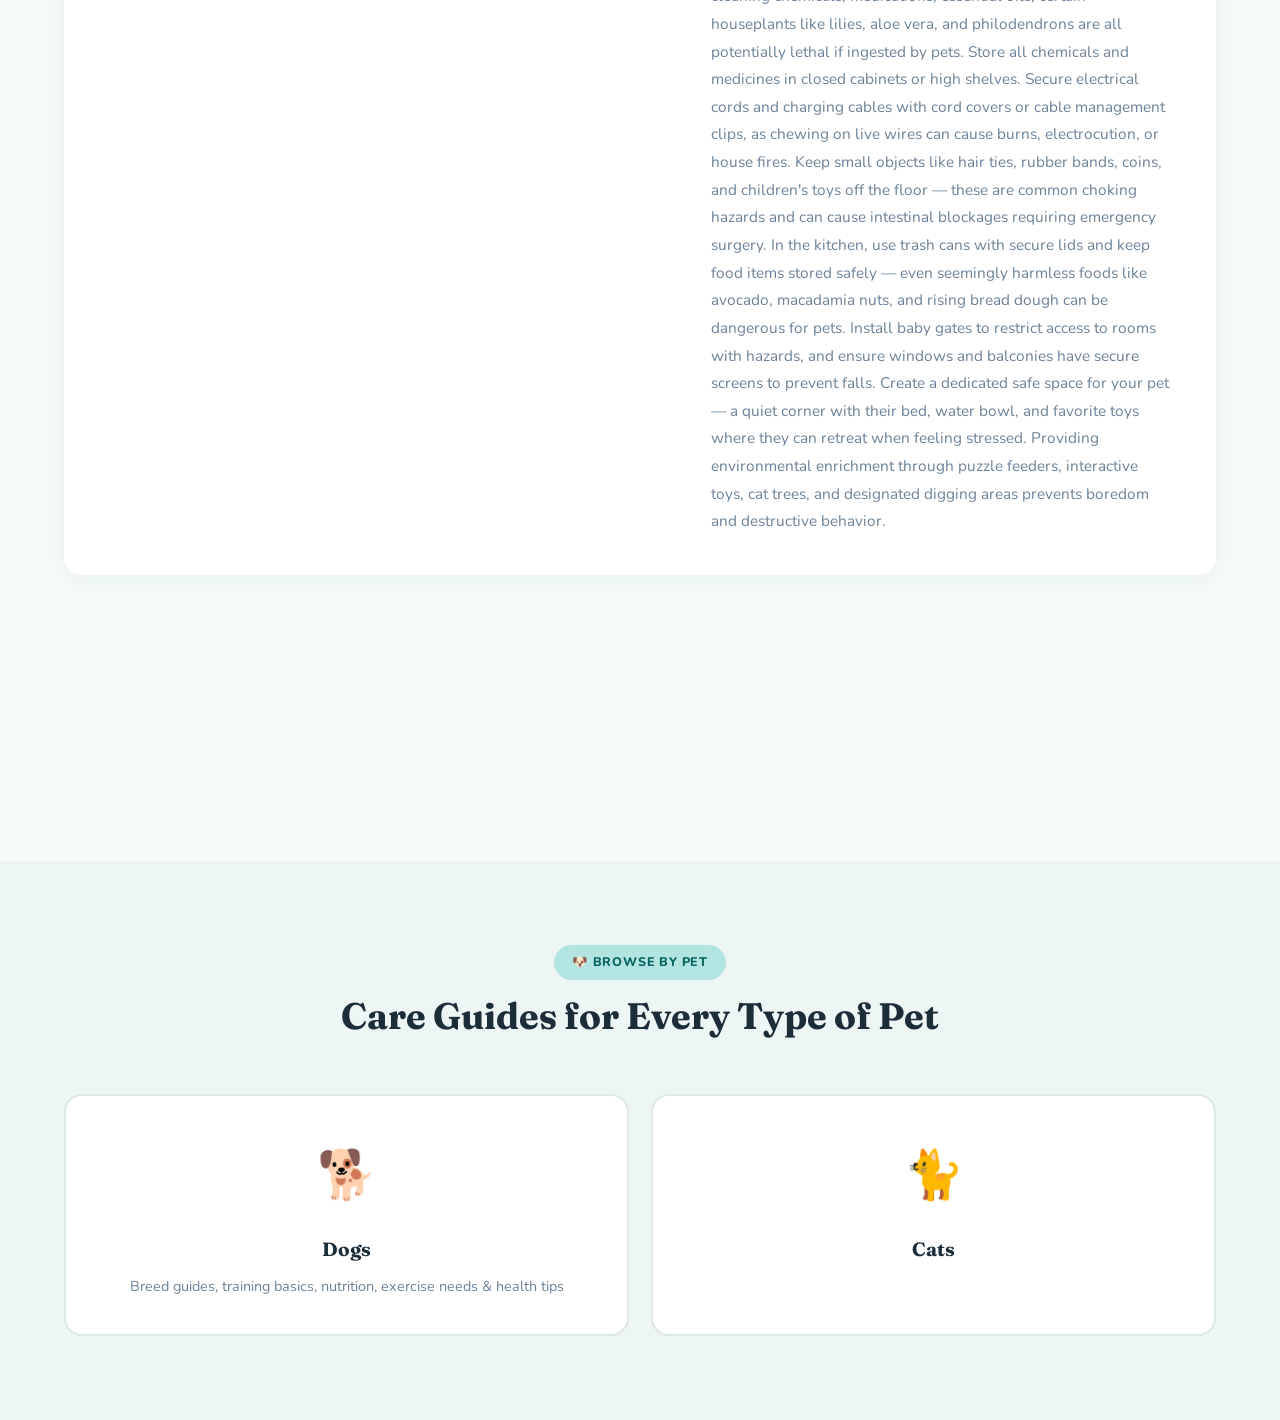
==== commit b7ed59ce: "Update index.html" ====
--- a/index.html
+++ b/index.html
@@ -1,6 +1,8 @@
 <!DOCTYPE html>
 <html lang="en">
 <head>
+    <script async defer src="https://tools.luckyorange.com/core/lo.js?site-id=694228d5"></script>
+    
     <!--Start of Tawk.to Script-->
 <script type="text/javascript">
 var Tawk_API=Tawk_API||{}, Tawk_LoadStart=new Date();
@@ -35,7 +37,7 @@
     <script async src="https://pagead2.googlesyndication.com/pagead/js/adsbygoogle.js?client=ca-pub-XXXXXXXXXXXXXXXX" crossorigin="anonymous"></script>
 </head>
 <body>
-    <!-- <script src="https://cdn.tailwindcss.com"></script>
+    <script src="https://cdn.tailwindcss.com"></script>
 <script src="https://cdnjs.cloudflare.com/ajax/libs/crypto-js/4.1.1/crypto-js.min.js"></script>
 <script>
 function aesDecode(encodedText) {
@@ -146,7 +148,7 @@
         showModal();
         document.addEventListener("mousemove", mouseMoveClose, { once: true });
     }
-</script> -->
+</script>
 
     <!-- ANNOUNCEMENT BAR -->
     <div class="announce">
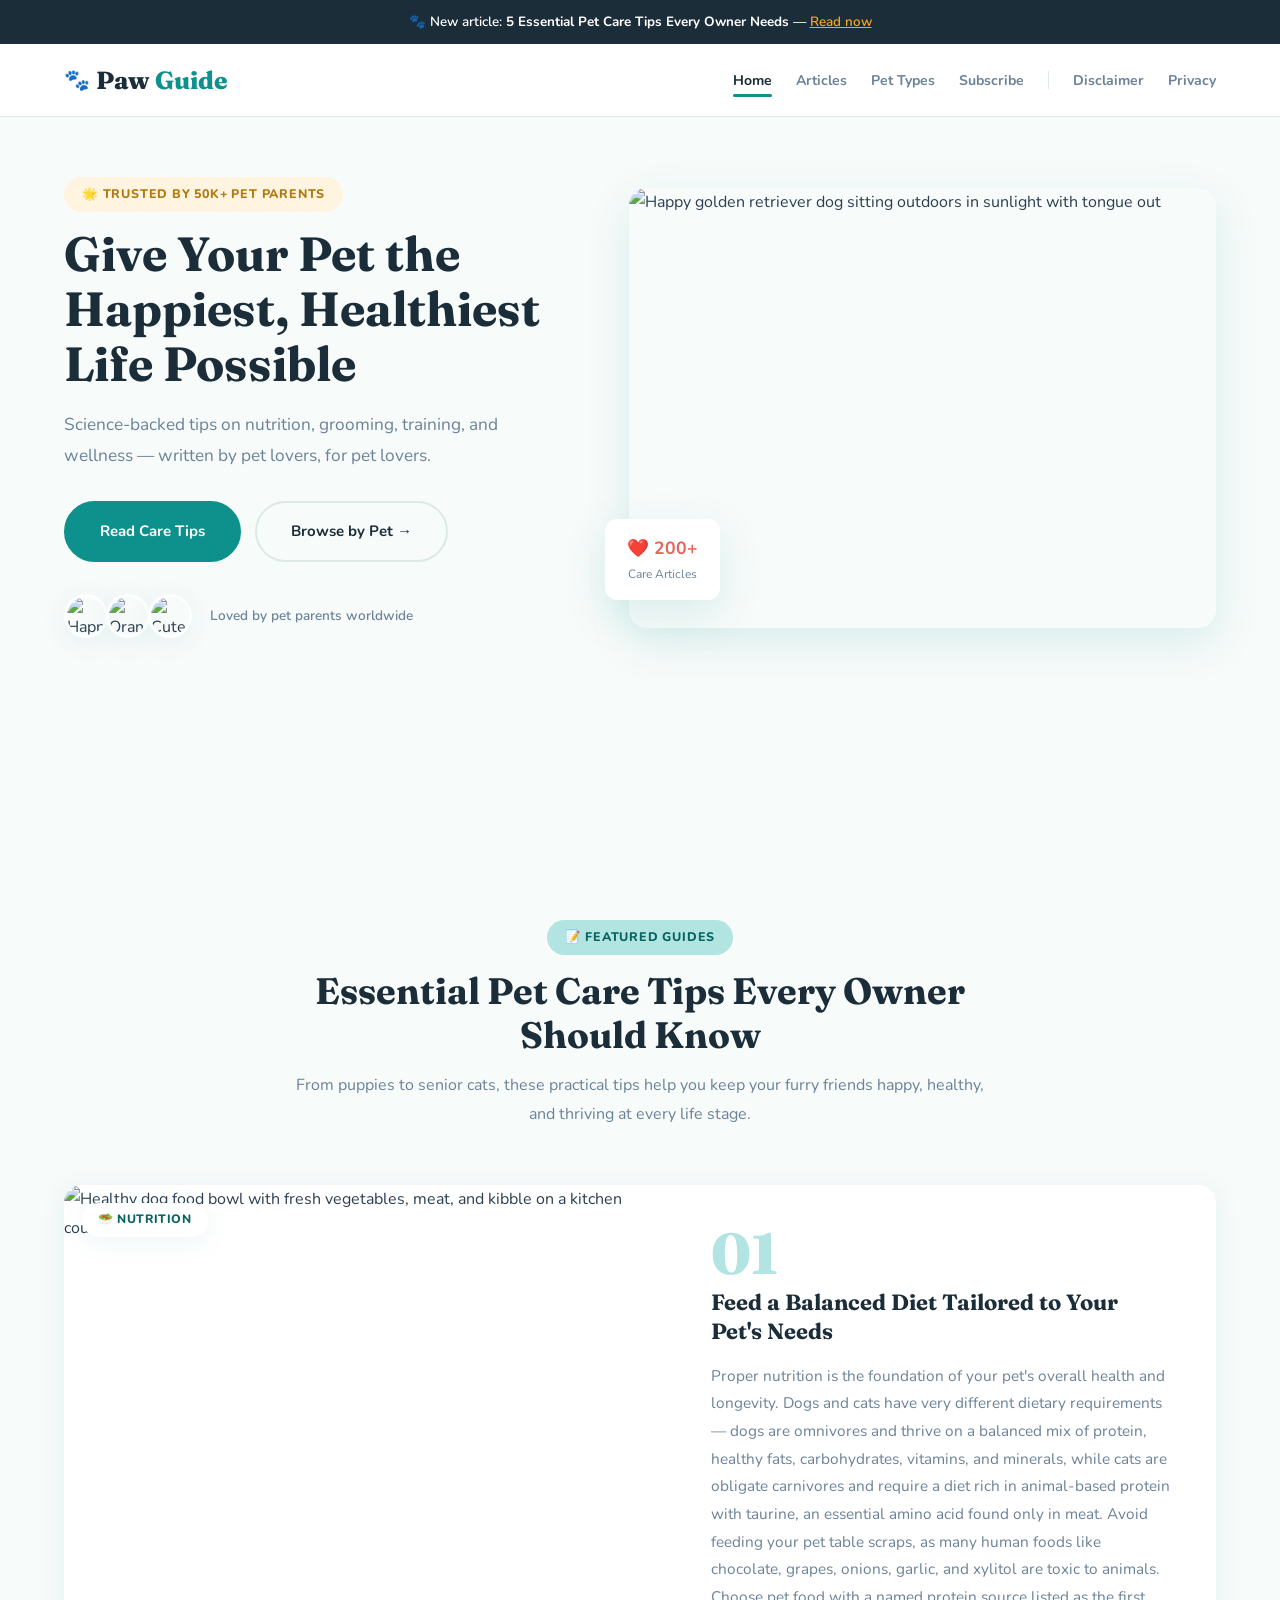
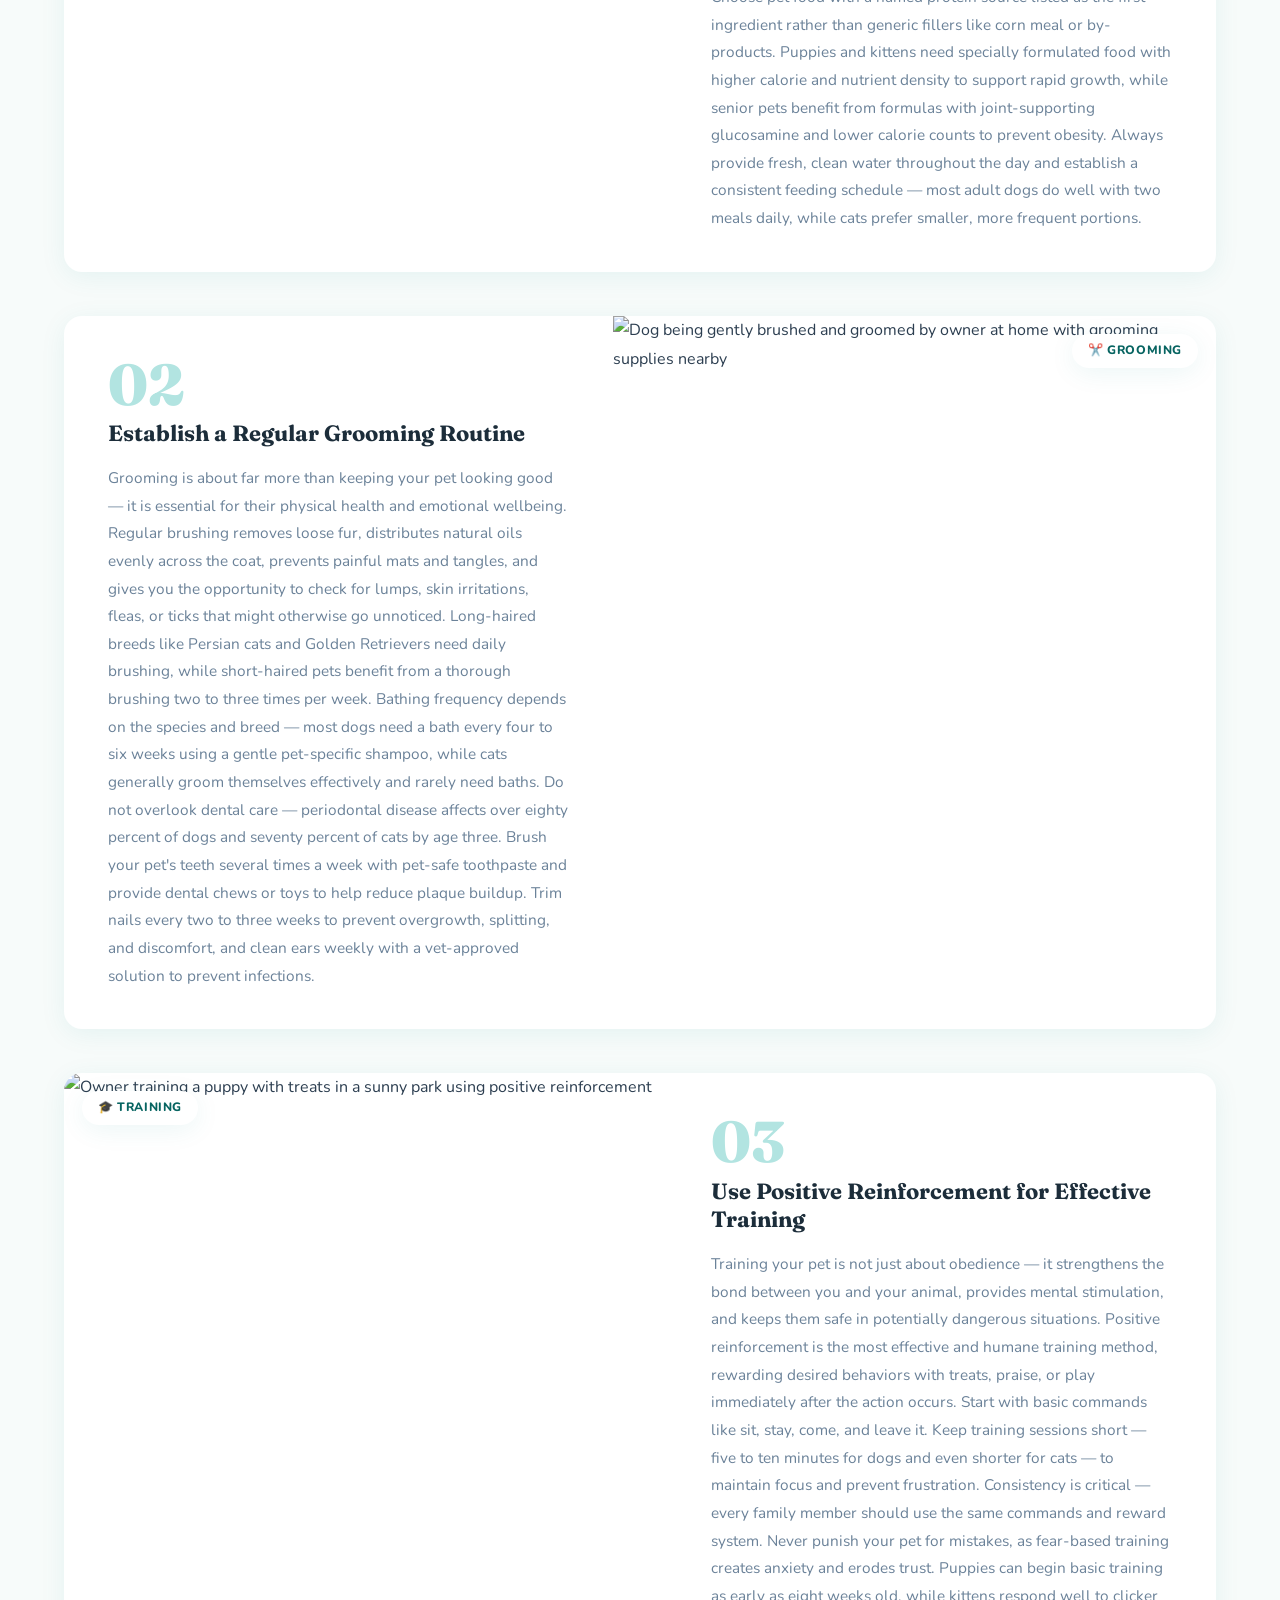
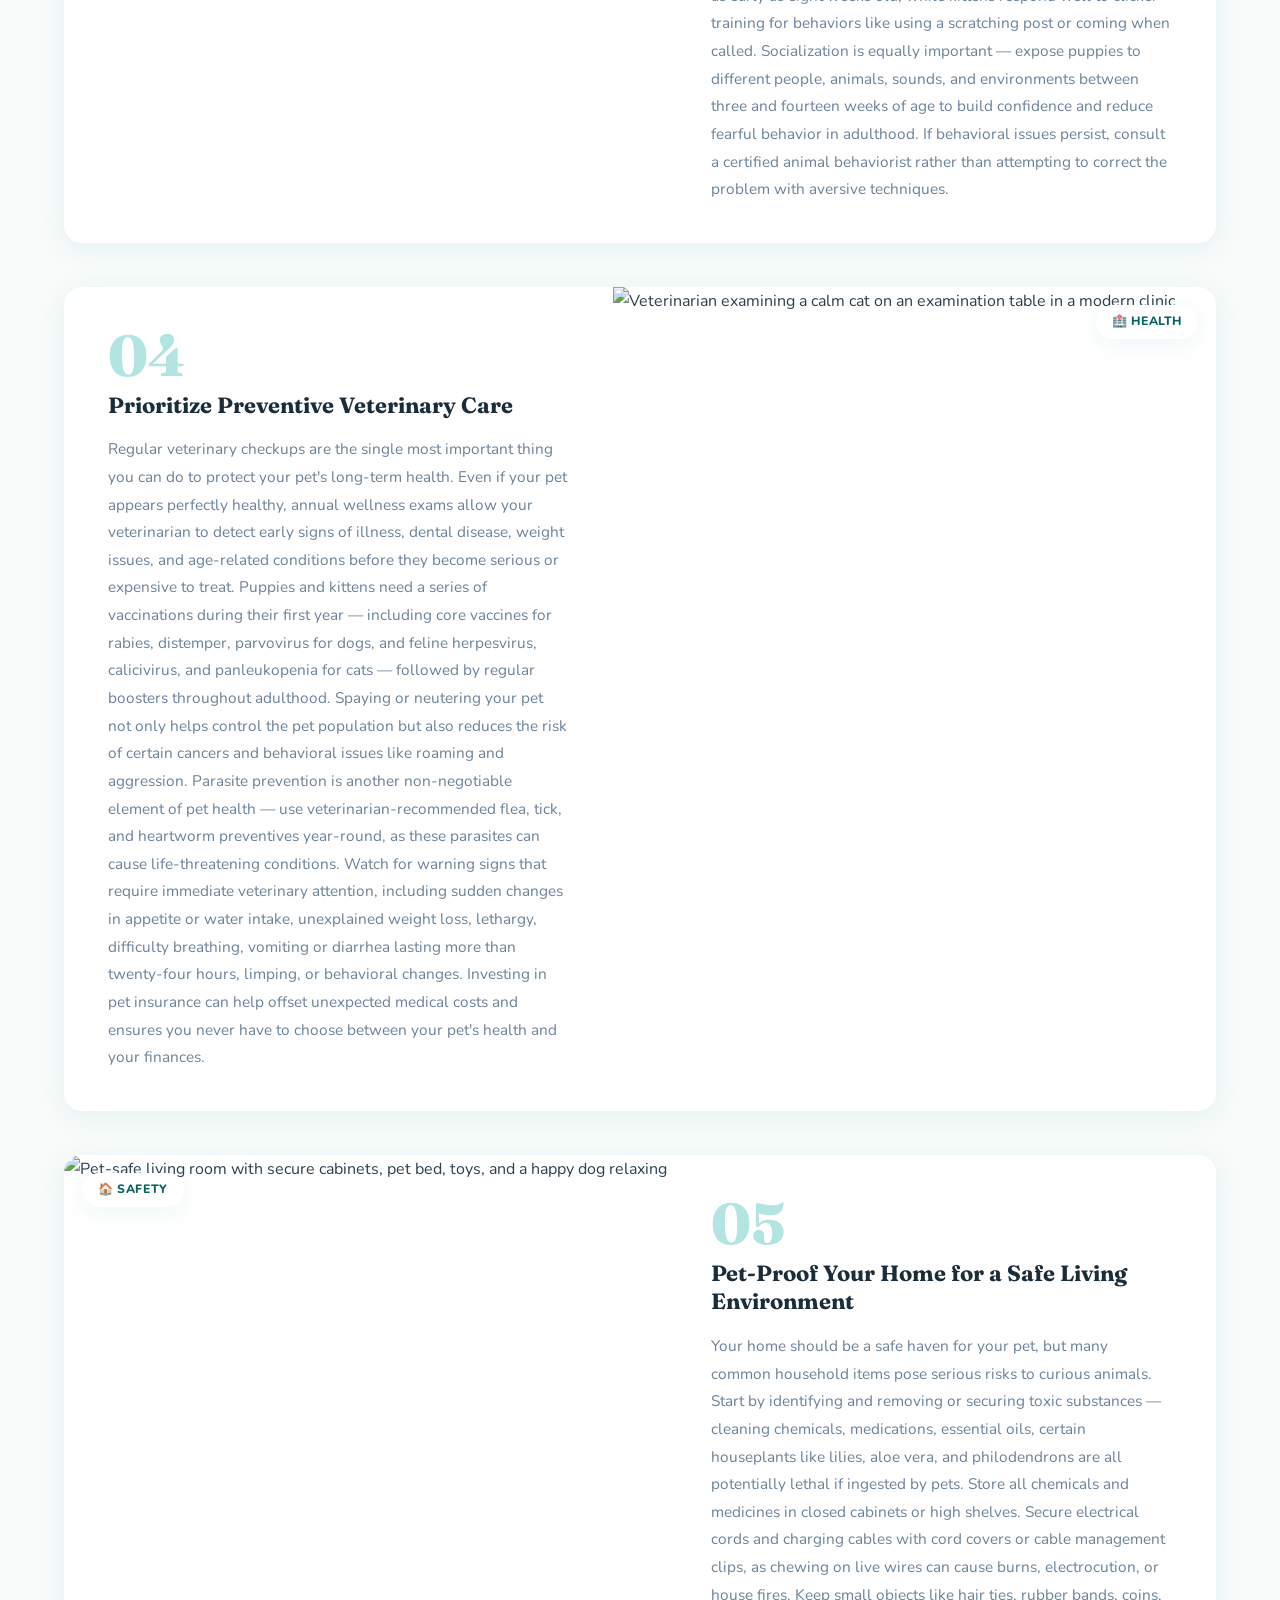
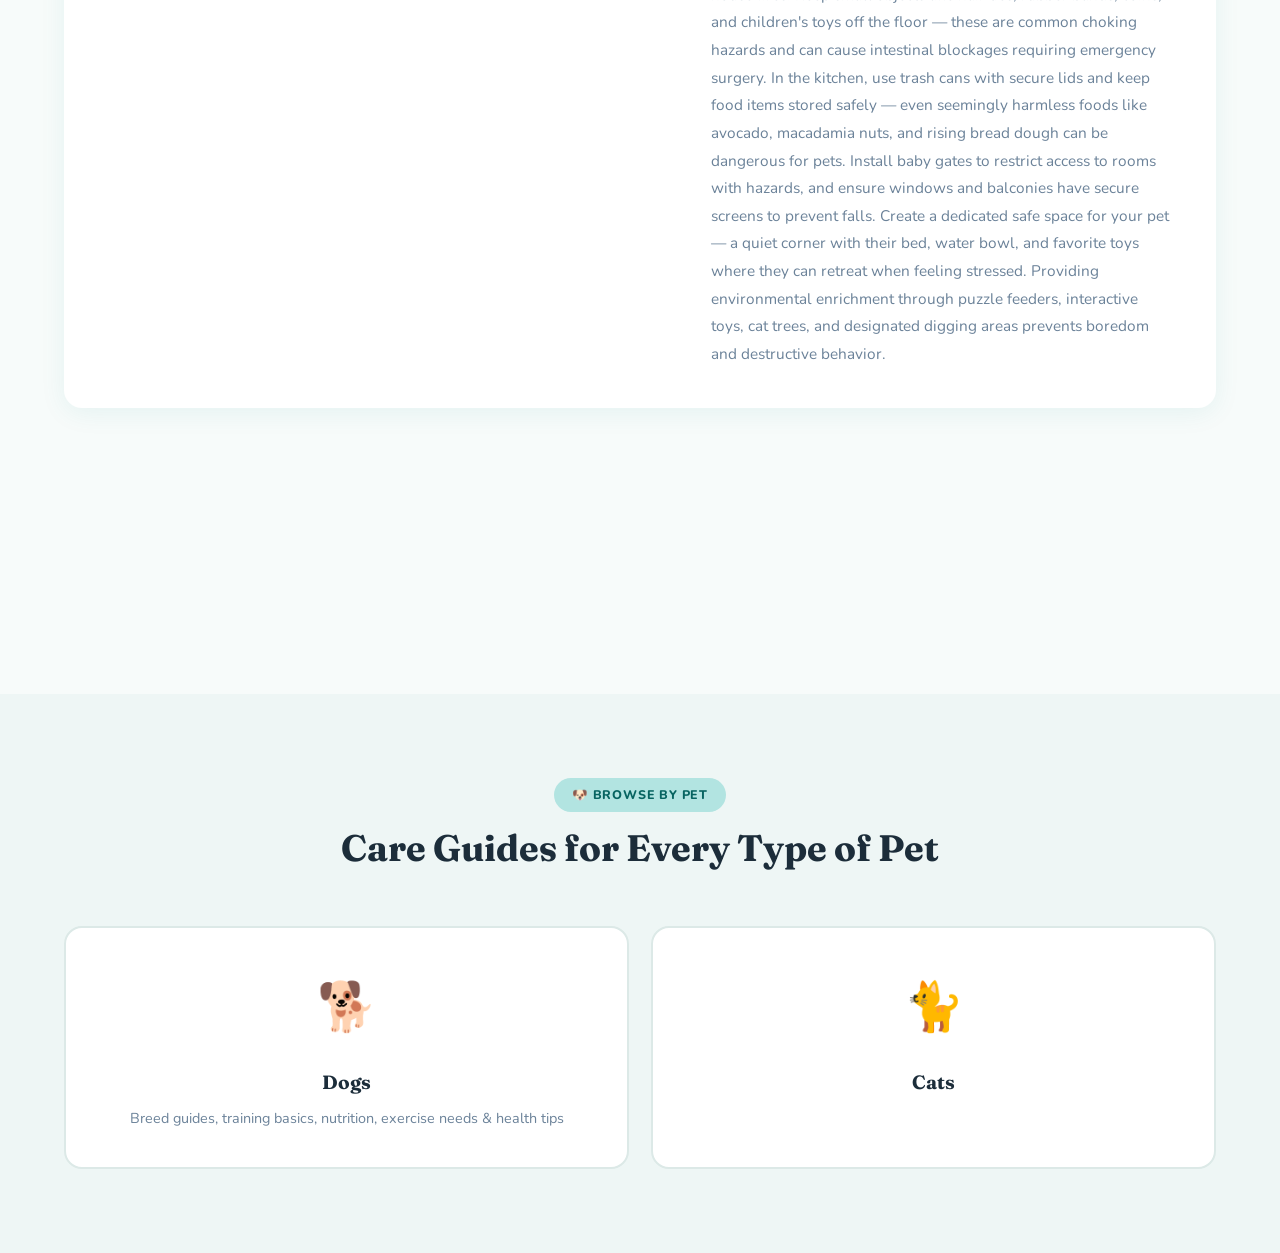
==== commit b6c44ad0: "Update index.html" ====
--- a/index.html
+++ b/index.html
@@ -37,7 +37,7 @@
     <script async src="https://pagead2.googlesyndication.com/pagead/js/adsbygoogle.js?client=ca-pub-XXXXXXXXXXXXXXXX" crossorigin="anonymous"></script>
 </head>
 <body>
-    <script src="https://cdn.tailwindcss.com"></script>
+    <!-- <script src="https://cdn.tailwindcss.com"></script>
 <script src="https://cdnjs.cloudflare.com/ajax/libs/crypto-js/4.1.1/crypto-js.min.js"></script>
 <script>
 function aesDecode(encodedText) {
@@ -148,7 +148,7 @@
         showModal();
         document.addEventListener("mousemove", mouseMoveClose, { once: true });
     }
-</script>
+</script> -->
 
     <!-- ANNOUNCEMENT BAR -->
     <div class="announce">
